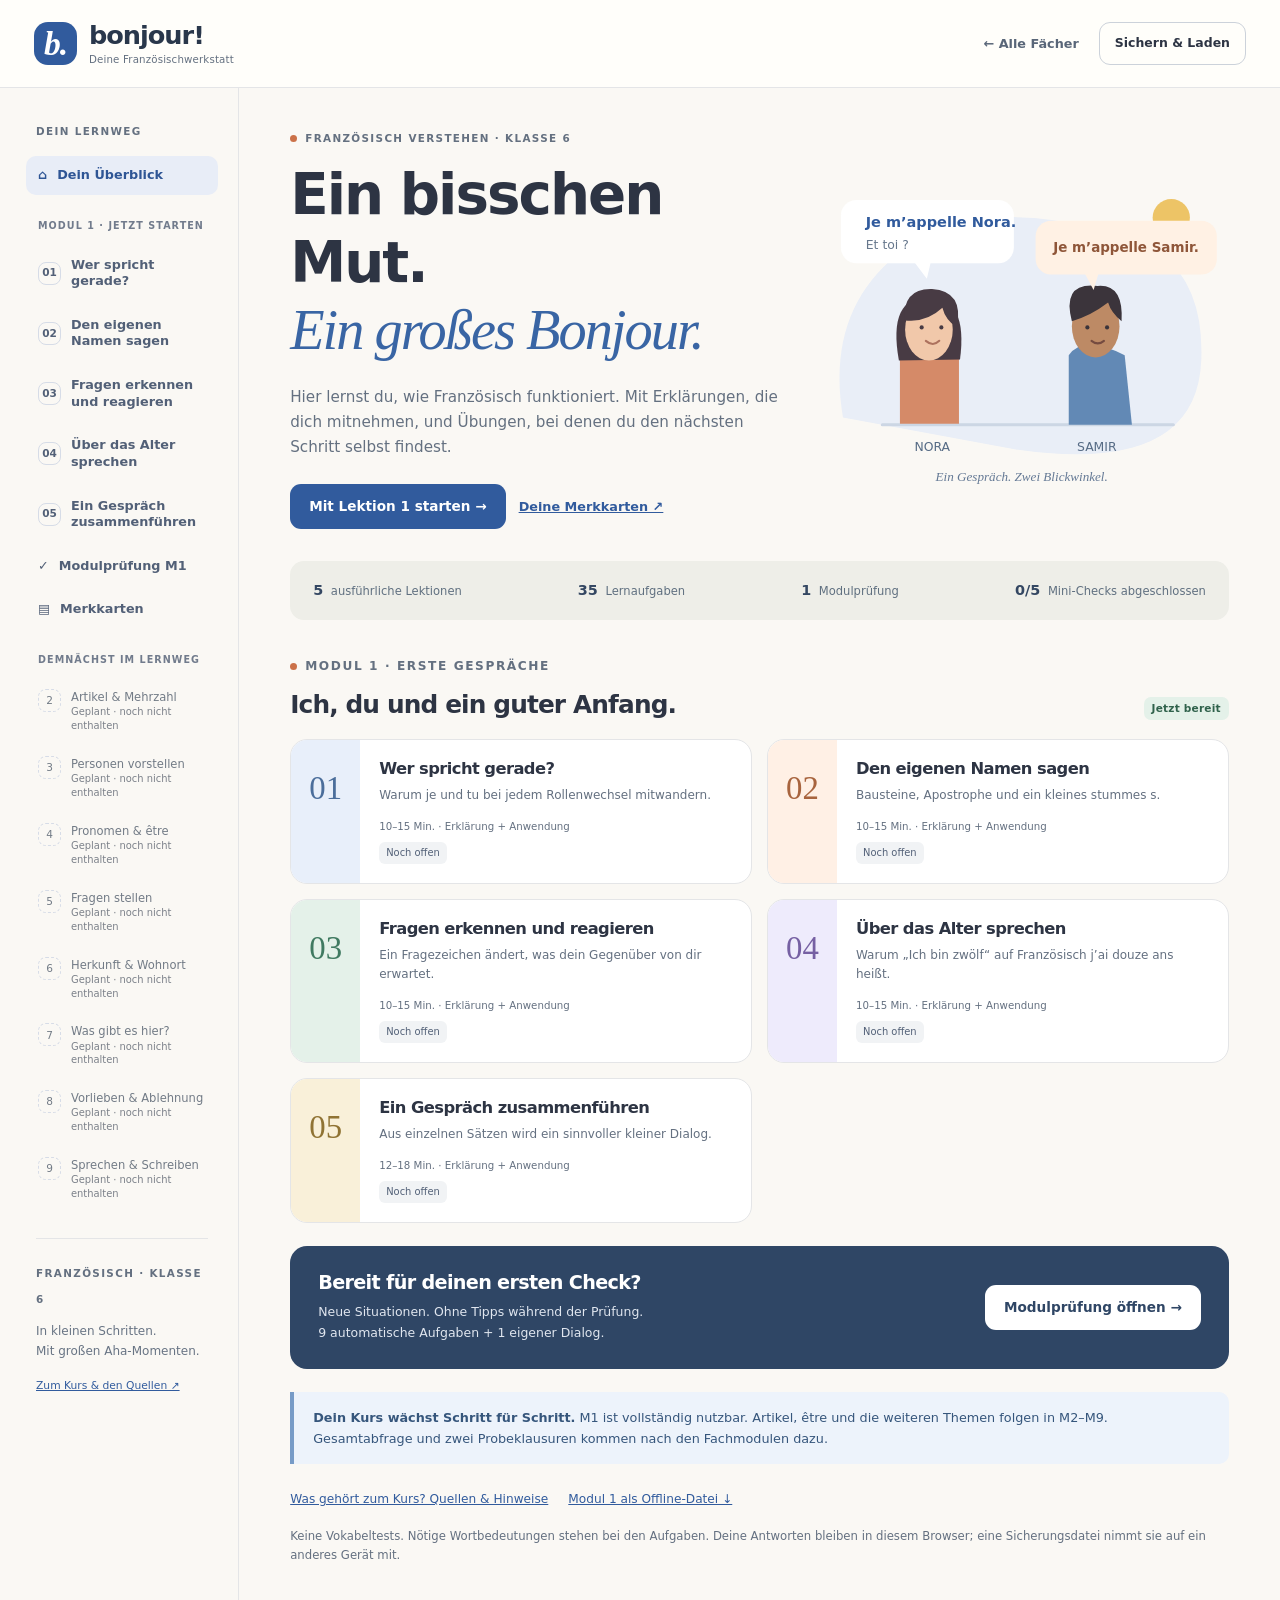
==== franzoesisch/index.html @ 9b589d0c "Add French module 1 with guided grammar lessons, practice, exam and saved progress" ====
<!doctype html>
<html lang="de"><head><meta charset="utf-8"><meta name="viewport" content="width=device-width,initial-scale=1"><meta name="theme-color" content="#faf8f4"><meta name="description" content="Französisch Klasse 6: Grammatik Schritt für Schritt verstehen. Fünf ausführliche Startlektionen mit Übungen und Modulprüfung."><title>Bonjour! · Französisch verstehen</title><link rel="icon" href="data:image/svg+xml,%3Csvg xmlns='http://www.w3.org/2000/svg' viewBox='0 0 64 64'%3E%3Ctext y='50' font-size='48'%3E✦%3C/text%3E%3C/svg%3E"><link rel="stylesheet" href="./style.css"></head>
<body><a class="skip" href="#main">Zum Inhalt</a><header class="topbar"><a class="brand" href="#home"><span class="brand-icon" aria-hidden="true">b.</span><span>bonjour!<small>Deine Französischwerkstatt</small></span></a><div class="top-actions"><a href="../index.html">← Alle Fächer</a><button id="save-open" class="quiet">Sichern & Laden</button></div></header><div id="save-message" class="storage-message" role="status"></div><div class="layout"><aside class="sidebar" aria-label="Kursnavigation"><div class="sidebar-label">DEIN LERNWEG</div><nav id="navigation"></nav><div class="sidebar-foot"><span class="tiny-label">FRANZÖSISCH · KLASSE 6</span><p>In kleinen Schritten.<br>Mit großen Aha-Momenten.</p><a href="#about">Zum Kurs & den Quellen ↗</a></div></aside><main id="main" tabindex="-1"></main></div><div id="announcer" class="sr-only" aria-live="polite"></div>
<dialog id="save-dialog" aria-labelledby="save-title"><div class="dialog-head"><h2 id="save-title">Hier kannst du weitermachen.</h2><button id="save-close" aria-label="Schließen">✕</button></div><p>Dein Lernstand bleibt in diesem Browser. Sichere eine Datei, um auf ein anderes Gerät oder von einer Offline-Datei zur Webseite zu wechseln.</p><p id="save-status"></p><button class="primary" id="export">Lernstand als Datei sichern ↓</button><label class="file-label" for="import">Gesicherten Lernstand laden</label><input type="file" id="import" accept=".json,application/json"><p class="fine">Beim Laden ersetzt die Datei deinen Französisch-Lernstand in diesem Browser. Andere Fächer bleiben unberührt.</p><div id="import-preview" hidden></div><p id="import-result" role="status"></p></dialog>
<noscript><p class="notice">Bitte JavaScript aktivieren, damit Übungen und Lernstand funktionieren.</p></noscript><script src="./modules/m1.js"></script><script src="./core.js"></script><script src="./app.js"></script></body></html>
---- franzoesisch/style.css ----
@charset "UTF-8";
:root{font-family:'Trebuchet MS',system-ui,-apple-system,'Segoe UI',sans-serif;font-size:16px;line-height:1.65;color:#2d3443;background:#faf8f4;--paper:#fff;--ink:#2d3443;--muted:#647080;--blue:#315b9d;--line:#e4e5e7;--mint:#e4f1e9;--peach:#fff0e5;--lavender:#eeebfc}*{box-sizing:border-box}body{margin:0}button,input,textarea{font:inherit;color:inherit}button,a,label,input{touch-action:manipulation}button{cursor:pointer}button:disabled{cursor:default;opacity:.5}a{color:var(--blue)}a,button,input,textarea{outline-offset:4px}a:focus-visible,button:focus-visible,input:focus-visible,textarea:focus-visible{outline:3px solid #a26416}h1,h2,h3,h4,p{margin:0}h1,h2,h3,h4{line-height:1.2;letter-spacing:-.035em}p+p{margin-top:13px}h1{font-size:clamp(2.3rem,4.4vw,4rem)}h2{font-size:1.8rem}h3{font-size:1.2rem}button{border:1px solid #ccd2da;border-radius:11px;background:white;padding:10px 15px;font-weight:700}button:hover:not(:disabled){border-color:var(--blue);background:#f3f6fc}.primary,.primary:hover:not(:disabled){background:var(--blue);border-color:var(--blue);color:white}.quiet{background:transparent}.skip{position:absolute;top:-100px;left:15px;z-index:20;background:white;padding:10px}.skip:focus{top:10px}.sr-only{position:absolute;width:1px;height:1px;padding:0;overflow:hidden;clip:rect(0,0,0,0);white-space:nowrap}.topbar{height:88px;border-bottom:1px solid var(--line);display:flex;align-items:center;justify-content:space-between;gap:20px;padding:0 34px;background:#fffefa}.brand{color:#29374b;text-decoration:none;display:flex;gap:12px;align-items:center;font-size:1.6rem;font-weight:900;letter-spacing:-.04em;line-height:1}.brand small{display:block;font-size:.64rem;font-weight:500;letter-spacing:.015em;color:var(--muted);margin-top:6px}.brand-icon{background:#315b9d;color:white;border-radius:14px;width:43px;height:43px;display:grid;place-items:center;font-family:Georgia,serif;font-style:italic;font-size:2.1rem}.top-actions{display:flex;gap:20px;align-items:center;font-size:.8rem}.top-actions a{text-decoration:none;font-weight:700;color:#596678}.top-actions button{font-size:.78rem}.layout{display:grid;grid-template-columns:239px minmax(0,1fr);max-width:1600px;margin:auto}.sidebar{padding:35px 20px 20px 26px;border-right:1px solid var(--line);min-height:calc(100vh - 88px)}.sidebar-label,.tiny-label,.eyebrow{font-size:.65rem;letter-spacing:.13em;font-weight:800;color:var(--muted)}.sidebar-label{margin:0 10px 16px}nav{display:flex;flex-direction:column;gap:5px}nav a{display:flex;align-items:center;gap:10px;padding:11px 12px;border-radius:10px;text-decoration:none;color:#526077;font-size:.8rem;line-height:1.3;font-weight:700}nav a.active{background:#e8edf7;color:#2e5595}nav a:hover{background:#f0f2f6}.nav-number{font-size:.66rem;border:1px solid #d6dce7;width:23px;height:23px;display:grid;place-items:center;border-radius:8px;flex-shrink:0}.nav-planned{display:flex;gap:10px;padding:9px 12px;color:#727b86;font-size:.72rem;line-height:1.4}.nav-planned small{display:block;font-size:.62rem;color:#7b8089}.nav-planned .nav-number{border-style:dashed}.nav-break{margin:18px 12px 7px;font-size:.6rem;color:#717b8c;letter-spacing:.11em;font-weight:800}.sidebar-foot{border-top:1px solid var(--line);margin:28px 10px 0;padding-top:20px}.sidebar-foot p{font-size:.75rem;color:#687484;margin:10px 0}.sidebar-foot a{font-size:.67rem}main{min-width:0;padding:42px clamp(22px,4vw,64px) 60px;max-width:1200px}.eyebrow{display:flex;align-items:center;gap:8px;margin-bottom:14px}.eyebrow::before{content:'';width:7px;height:7px;border-radius:50%;background:#cb7148}.hero{display:grid;grid-template-columns:1.1fr .9fr;gap:18px;align-items:center}.hero h1 em{font-family:Georgia,serif;font-weight:500;font-style:italic;color:#3965a4}.lead{font-size:1rem;color:var(--muted);margin-top:20px;max-width:560px}.hero .lead{font-size:.95rem}.hero-cta{display:flex;gap:13px;align-items:center;flex-wrap:wrap;margin-top:24px}.button-link{display:inline-block;background:var(--blue);border-radius:11px;padding:11px 19px;text-decoration:none;color:white;font-size:.85rem;font-weight:800}.text-link{font-size:.8rem;font-weight:700}.hero-art svg{width:100%;height:auto;display:block}.hero-art{position:relative}.art-label{font-family:Georgia,serif;font-style:italic;text-align:center;color:#647995;font-size:.82rem;margin-top:-10px}.stats-strip{margin:32px 0 36px;padding:18px 23px;background:#eeeee8;border-radius:14px;display:flex;gap:25px;flex-wrap:wrap;justify-content:space-between}.stats-strip span{font-size:.72rem;color:#607080}.stats-strip b{color:#344762;font-size:.9rem;margin-right:4px}.section-head{display:flex;justify-content:space-between;align-items:end;gap:18px;margin:28px 0 19px}.section-head h2{font-size:1.55rem}.section-head p{font-size:.76rem;color:var(--muted)}.pill{display:inline-block;border-radius:7px;padding:3px 8px;background:var(--mint);color:#30624c;font-size:.66rem;font-weight:800;letter-spacing:.02em}.lesson-grid{display:grid;grid-template-columns:repeat(2,minmax(0,1fr));gap:15px}.lesson-tile{border:1px solid var(--line);border-radius:17px;overflow:hidden;background:white;display:flex;text-decoration:none;color:inherit;transition:transform .15s,box-shadow .15s}.lesson-tile:hover{transform:translateY(-2px);box-shadow:0 6px 18px #2939500c}.tile-number{font-family:Georgia,serif;font-size:2.05rem;color:#4b6e9b;background:#e8effa;width:69px;flex-shrink:0;padding:21px 0;text-align:center}.lesson-tile:nth-child(2) .tile-number{background:var(--peach);color:#a8643e}.lesson-tile:nth-child(3) .tile-number{background:var(--mint);color:#407a61}.lesson-tile:nth-child(4) .tile-number{background:var(--lavender);color:#7660a3}.lesson-tile:nth-child(5) .tile-number{background:#f9f0d9;color:#907334}.tile-content{padding:19px;flex:1}.tile-content h3{font-size:1.02rem}.tile-content p{font-size:.75rem;color:var(--muted);margin-top:7px;line-height:1.6}.tile-meta{font-size:.64rem;color:#647080;margin-top:13px}.status{display:inline-block;font-size:.62rem;color:#526077;background:#f1f3f5;border-radius:6px;padding:3px 7px;margin-top:7px}.status.secure{background:#def1e7;color:#276043}.status.assisted,.status.review{background:#fff0d9;color:#805b26}.exam-banner{display:flex;align-items:center;justify-content:space-between;gap:22px;background:#2f4665;color:white;padding:25px 28px;border-radius:17px;margin-top:23px}.exam-banner p{color:#e0e6ef;font-size:.78rem;margin-top:8px}.exam-banner .button-link{background:white;color:#2f4665;flex-shrink:0}.notice{border-left:4px solid #b48342;padding:15px 19px;background:#fff3df;border-radius:0 10px 10px 0;color:#685538;font-size:.8rem;margin-top:23px}.notice.blue{background:#edf3fb;color:#36567c;border-color:#779bc7}.fine{font-size:.73rem;color:var(--muted)}.home-foot{margin-top:25px;display:flex;gap:20px;flex-wrap:wrap}.home-foot a{font-size:.76rem}.back{font-size:.77rem;text-decoration:none;font-weight:700;display:inline-block;margin-bottom:18px}.lesson-top{display:flex;align-items:start;justify-content:space-between;gap:20px}.lesson-top h1{font-size:2.3rem;max-width:620px}.lesson-top .lead{font-size:.9rem;margin-top:12px}.lesson-counter{background:var(--lavender);color:#71609f;padding:10px 13px;border-radius:12px;white-space:nowrap;font-size:.7rem;font-weight:800}.steps{display:flex;flex-direction:row;gap:7px;overflow-x:auto;margin:25px 0 24px;padding:4px 3px 12px;scrollbar-width:thin}.steps a{display:flex;gap:7px;align-items:center;white-space:nowrap;padding:8px 11px;border:1px solid var(--line);border-radius:9px;background:white;color:#667080;text-decoration:none;font-size:.69rem;font-weight:700}.steps a[aria-current=step]{background:#315b9d;color:white;border-color:#315b9d}.steps a span{font-size:.6rem;opacity:.8}.stage{background:white;border:1px solid var(--line);border-radius:19px;padding:clamp(20px,3vw,35px);min-height:300px}.stage>h2{font-size:1.6rem;margin-bottom:16px}.stage-intro{color:var(--muted);font-size:.91rem;max-width:740px;margin-bottom:22px}.dialogue{display:flex;flex-direction:column;gap:12px;margin:22px 0}.speech{max-width:88%;padding:16px 20px;border-radius:16px 16px 16px 3px;background:#ebf1fb;align-self:start}.speech:nth-child(even){align-self:end;background:#fff0e6;border-radius:16px 16px 3px 16px}.speaker{font-size:.66rem;font-weight:800;letter-spacing:.07em;color:#506985;margin-bottom:4px}.speech p[lang=fr]{font-size:1.1rem;font-weight:750;color:#2d496f}.translation{font-size:.76rem;color:#647080;margin-top:4px!important}.caption{font-size:.76rem;color:var(--muted)}.goal-list{padding-left:20px;font-size:.85rem;margin:20px 0}.rule-block{margin-bottom:28px;max-width:760px}.rule-block h3{font-size:1.15rem;margin-bottom:12px}.rule-block p{font-size:.92rem;line-height:1.9}.rule-block [lang=fr],.merkkarte [lang=fr]{color:#315b9d;font-weight:650}.takeaway{background:var(--mint);padding:18px 22px;border-radius:12px;font-size:.88rem;margin-top:20px}.sound-box{background:#f3f0fb;padding:19px 21px;border-radius:13px;margin-top:25px}.sound-box h3{font-size:1rem}.sound-box p{font-size:.82rem;margin:9px 0 13px}.sound-box .voice-result{font-size:.74rem;color:#684d26;margin-top:10px}.sound-box button{font-size:.76rem}.worked-task{padding:18px 20px;border-radius:12px;background:#edf2fb;font-size:.92rem;margin-bottom:20px}.worked-list{list-style:none;margin:0;padding:0;display:grid;gap:12px}.worked-list li{padding:17px 19px;background:#f8f8f5;border-radius:12px}.worked-list h3{font-size:.87rem;color:#506b92;margin-bottom:7px}.worked-list p{font-size:.88rem}.question{margin:22px 0 30px;border-top:1px solid var(--line);padding-top:22px}.question:first-of-type{border-top:0;padding-top:0}.question-title{font-size:.7rem;color:#6d7b8c;margin-bottom:9px;letter-spacing:.06em;font-weight:800}.question h3{font-size:1rem;letter-spacing:-.015em;line-height:1.6;margin-bottom:13px}.support{background:#f4f4f0;color:#596777;padding:11px 14px;border-radius:9px;font-size:.78rem;margin:12px 0}.choices{display:flex;flex-direction:column;gap:8px}.choice{display:flex;align-items:start;gap:11px;padding:12px 15px;border:1px solid #dbe0e6;border-radius:10px;cursor:pointer;font-size:.88rem}.choice:has(input:checked){border-color:#577eb8;background:#edf3fc}.choice input{accent-color:var(--blue);margin-top:6px;flex-shrink:0}.answer-label{display:block;font-size:.78rem;font-weight:700;margin-bottom:6px}.short-input,textarea{width:100%;padding:12px 14px;border:1px solid #bfc8d6;border-radius:10px;background:#fefefe}textarea{min-height:180px;resize:vertical;font-size:.9rem;line-height:1.7}.accentbar{display:flex;gap:6px;flex-wrap:wrap;margin:9px 0 10px}.accentbar button{font-size:.83rem;min-width:35px;padding:5px 9px;font-weight:600}.build-target{display:flex;gap:7px;flex-wrap:wrap;align-items:center;min-height:67px;border:2px dashed #b8c8de;border-radius:11px;padding:13px;margin-bottom:12px;background:#f8faff}.build-target .placeholder{font-size:.79rem;color:#6a7890}.token-bank{display:flex;gap:8px;flex-wrap:wrap}.token-bank button,.build-target button{font-size:.87rem;font-weight:650}.token-bank button{background:#f4f0fb}.build-target button{background:white;border-color:#a8bddb}.build-clear{font-size:.72rem;padding:5px 9px;margin-top:9px}.question-actions{display:flex;flex-wrap:wrap;gap:8px;margin-top:15px}.question-actions button{font-size:.78rem;padding:9px 13px}.feedback{font-size:.85rem;border-radius:10px;padding:13px 16px;margin-top:14px;border-left:4px solid #c08b45;background:#fff4e4;color:#715023}.feedback.correct{background:#e6f4ec;border-color:#509470;color:#2e6248}.feedback.info{background:#edf2fb;border-color:#789bcc;color:#365b88}.hint{background:#fff8de;color:#75602d;border-radius:9px;padding:11px 15px;margin-top:10px;font-size:.8rem}.solution{background:#f1eef9;padding:13px 17px;border-radius:9px;margin-top:12px;font-size:.85rem}.solution pre{white-space:pre-wrap;font:inherit;line-height:1.9;margin:8px 0}.criteria{display:grid;gap:9px;margin-top:15px}.criteria label{display:flex;gap:10px;align-items:start;font-size:.83rem}.criteria input{margin-top:6px;accent-color:var(--blue)}.self-label{font-size:.74rem;font-weight:800;color:#735e8b;margin-bottom:8px}.merkkarte{background:#fff6d9;border:1px solid #edda9c;padding:25px;border-radius:14px;max-width:750px}.merkkarte h3{font-size:1rem;color:#7a6531;margin-bottom:15px}.merkkarte p{font-size:.93rem}.merkkarte .example{font-size:1.1rem;color:#35577f;border-top:1px solid #e8d6a3;border-bottom:1px solid #e8d6a3;padding:16px 0;margin:18px 0}.stage-footer{display:flex;justify-content:space-between;gap:15px;align-items:center;margin-top:24px;flex-wrap:wrap}.stage-footer a{font-size:.83rem}.stage-footer .next{background:var(--blue);color:white;padding:10px 17px;border-radius:10px;text-decoration:none;font-weight:800}.print-button{font-size:.76rem;margin-top:18px}.all-cards{display:grid;gap:20px}.exam-head{background:#edf2fb;padding:23px;border-radius:14px;margin:22px 0}.exam-head p{font-size:.85rem;margin-top:12px}.exam-head .pill{background:white;color:#315b9d}.result-grid{display:grid;grid-template-columns:1fr 1fr;gap:15px;margin:20px 0}.score-card{background:var(--mint);padding:22px;border-radius:13px}.score-card.self{background:var(--lavender)}.score-card b{display:block;font-size:2rem}.score-card p{font-size:.8rem}.review-links{display:flex;flex-wrap:wrap;gap:8px;margin-top:14px}.review-links a{font-size:.8rem;background:white;border-radius:8px;padding:7px 10px}.exam-result-question{border-top:1px solid var(--line);padding:22px 0}.exam-result-question h3{font-size:1rem;line-height:1.6}.exam-result-question .given{font-size:.85rem;background:#f4f5f7;border-radius:9px;padding:12px;margin-top:12px;white-space:pre-wrap}.restart-box{margin-top:24px;padding:20px;border:1px solid #ddd1b8;border-radius:12px;background:#fff8e9}.restart-box p{font-size:.82rem;margin-bottom:10px}.about{max-width:790px}.about h2{font-size:1.3rem;margin:28px 0 14px}.about p,.about li{font-size:.9rem}.about li+li{margin-top:10px}.storage-message:empty{display:none}.storage-message{font-size:.8rem;background:#fff1d4;color:#754e18;padding:12px 25px}.storage-message button{font-size:.75rem;padding:5px 9px;margin-left:10px}dialog{border:1px solid #d6dbe5;border-radius:20px;max-width:540px;width:calc(100% - 32px);padding:27px;max-height:90vh;overflow:auto;box-shadow:0 18px 80px #17263e3b}dialog::backdrop{background:#23354f7a}.dialog-head{display:flex;gap:15px;align-items:start;justify-content:space-between;margin-bottom:18px}.dialog-head h2{font-size:1.6rem}.dialog-head button{padding:5px 10px}dialog p{font-size:.85rem;margin-bottom:17px}dialog .primary{display:block;margin-bottom:22px}.file-label{display:block;font-size:.8rem;font-weight:800;margin-bottom:8px}input[type=file]{max-width:100%;font-size:.78rem}dialog .fine{font-size:.75rem;margin-top:15px}#import-preview{background:#edf3fb;padding:15px;border-radius:10px;margin:15px 0;font-size:.8rem}#import-preview button{font-size:.75rem;margin:10px 7px 0 0}.noscript{padding:25px}
@media(min-width:1450px){.layout{grid-template-columns:260px 1fr}main{padding-top:55px}}@media(max-width:1100px){.layout{grid-template-columns:205px 1fr}.sidebar{padding-left:15px;padding-right:12px}main{padding:30px 26px}.hero{grid-template-columns:1.2fr .8fr}.hero h1{font-size:2.8rem}.tile-number{width:53px;font-size:1.7rem}.tile-content{padding:16px}.stats-strip{gap:13px;padding:16px}.exam-banner{padding:22px;flex-wrap:wrap}}@media(max-width:850px){.layout{display:block}.sidebar{min-height:0;border:0;border-bottom:1px solid var(--line);padding:14px 24px}.sidebar-label,.sidebar-foot,.nav-break,.nav-planned{display:none}nav{flex-direction:row;overflow-x:auto;padding:3px 1px 7px;gap:4px}nav a{flex-shrink:0;padding:8px 10px;font-size:.75rem}nav a.lesson-nav{display:none}.hero{grid-template-columns:1fr .8fr}.topbar{padding:0 25px;height:78px}main{max-width:960px;margin:auto;padding:30px 25px 50px}.hero h1{font-size:3rem}.lesson-top h1{font-size:2rem}.steps{margin-top:22px}.lesson-tile:nth-child(5){grid-column:1/-1}.stats-strip{margin:28px 0}}@media(max-width:560px){.topbar{height:auto;min-height:78px;padding:14px 17px;gap:12px;align-items:center}.brand{font-size:1.35rem;gap:8px}.brand-icon{width:35px;height:35px;font-size:1.8rem;border-radius:10px}.brand small{font-size:.53rem;max-width:145px;line-height:1.4}.top-actions{gap:6px;align-items:end;flex-direction:column;font-size:.67rem}.top-actions button{font-size:.64rem;padding:6px 8px;border-radius:7px}.sidebar{padding:10px 15px}.nav-number{width:20px;height:20px}.sidebar nav{gap:2px}.sidebar nav a{font-size:.71rem;padding:8px}.sidebar nav a span.nav-long{display:none}main{padding:25px 18px 45px}.hero{grid-template-columns:1fr;gap:0}.hero h1{font-size:3rem}.eyebrow{font-size:.58rem}.hero .lead{font-size:.89rem}.hero-art{max-width:310px;justify-self:center;margin-top:6px}.hero-art svg{max-height:225px}.art-label{font-size:.75rem}.hero-cta{margin-top:20px}.stats-strip{gap:10px 15px;justify-content:start;margin:22px 0 28px}.stats-strip span{font-size:.69rem}.stats-strip b{font-size:.78rem}.section-head{align-items:start;flex-wrap:wrap;gap:9px}.section-head h2{font-size:1.4rem}.lesson-grid{grid-template-columns:1fr;gap:12px}.lesson-tile:nth-child(5){grid-column:auto}.tile-number{width:56px;padding-top:20px}.tile-content{padding:19px 17px}.tile-content h3{font-size:1.05rem}.tile-content p{font-size:.78rem}.tile-meta{font-size:.66rem}.status{font-size:.65rem}.exam-banner{padding:23px}.exam-banner h3{font-size:1.2rem}.exam-banner p{font-size:.8rem}.exam-banner .button-link{font-size:.8rem}.notice{font-size:.78rem;padding:13px 15px}.lesson-top{display:block}.lesson-counter{display:inline-block;margin-top:13px;padding:5px 10px}.lesson-top h1{font-size:2rem}.lesson-top .lead{font-size:.86rem}.stage{padding:22px 18px;border-radius:14px}.stage>h2{font-size:1.35rem}.stage-intro{font-size:.86rem}.rule-block p{font-size:.88rem;line-height:1.85}.rule-block h3{font-size:1.08rem}.speech{max-width:96%;padding:13px 15px}.speech p[lang=fr]{font-size:1rem}.translation{font-size:.73rem}.steps{margin:18px 0;padding-bottom:10px}.steps a{font-size:.66rem;padding:8px 10px}.question h3{font-size:.93rem}.choice{font-size:.83rem;padding:12px}.question-actions button{font-size:.73rem}.support,.caption{font-size:.75rem}.feedback{font-size:.82rem}.merkkarte{padding:21px}.merkkarte p{font-size:.87rem}.merkkarte .example{font-size:.98rem}.result-grid{grid-template-columns:1fr}.stage-footer{align-items:stretch}.stage-footer a{font-size:.76rem}.stage-footer .next{margin-left:auto}.about h1{font-size:2.2rem}.about p,.about li{font-size:.86rem}.storage-message{padding:12px 18px}}
@media(prefers-reduced-motion:reduce){*{scroll-behavior:auto!important;transition:none!important}}
@media print{.topbar,.sidebar,.steps,.stage-footer,.back,.sound-box button,.print-button,.question-actions,.home-foot,dialog,.storage-message{display:none!important}.layout{display:block}main{padding:0;max-width:none}body{background:white}.stage{border:0;padding:0}.merkkarte,.rule-block,.question,.speech{break-inside:avoid}.all-cards .merkkarte{max-width:none}.lesson-counter{display:none}a{color:inherit;text-decoration:none}.hero{display:block}.hero-art{display:none}.lesson-grid{grid-template-columns:1fr 1fr}h1{font-size:28pt}.question input,.accentbar{display:none}.question textarea{min-height:100px}}
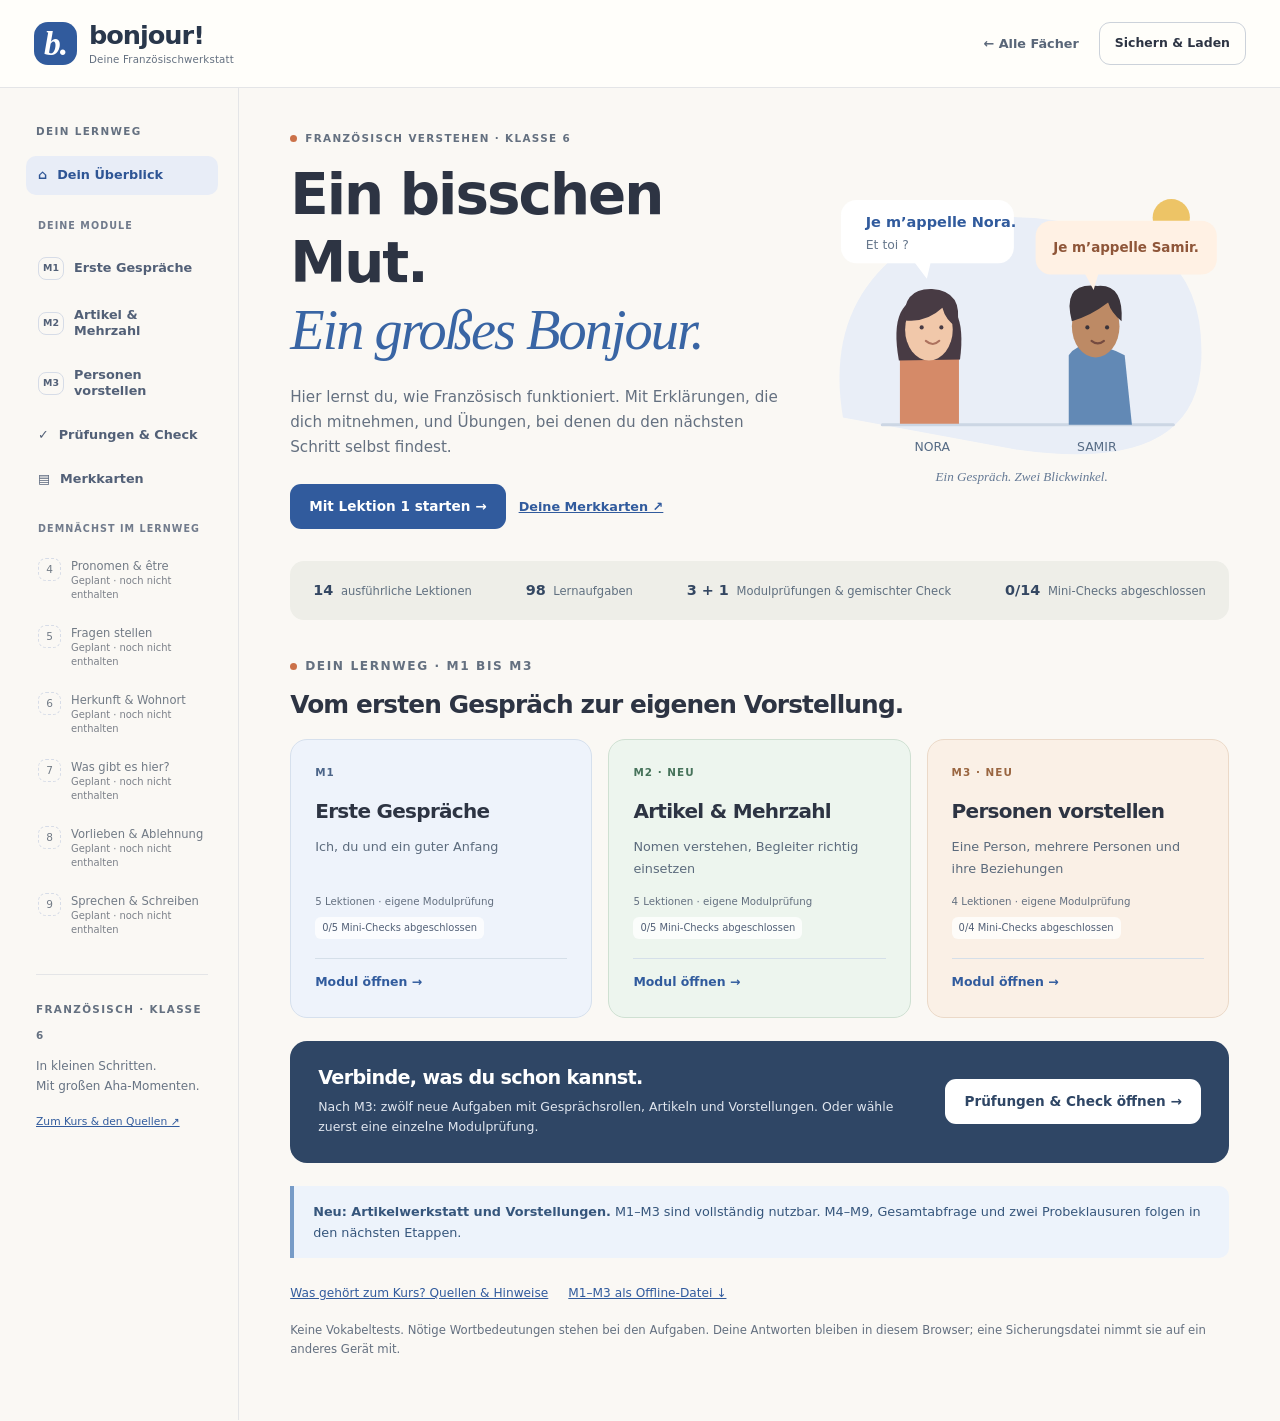
==== commit 8ca63b1d: "Add French modules 2 and 3, article workshop and mixed assessment with compatible progress migration" ====
--- a/franzoesisch/index.html
+++ b/franzoesisch/index.html
@@ -1,5 +1,5 @@
 <!doctype html>
-<html lang="de"><head><meta charset="utf-8"><meta name="viewport" content="width=device-width,initial-scale=1"><meta name="theme-color" content="#faf8f4"><meta name="description" content="Französisch Klasse 6: Grammatik Schritt für Schritt verstehen. Fünf ausführliche Startlektionen mit Übungen und Modulprüfung."><title>Bonjour! · Französisch verstehen</title><link rel="icon" href="data:image/svg+xml,%3Csvg xmlns='http://www.w3.org/2000/svg' viewBox='0 0 64 64'%3E%3Ctext y='50' font-size='48'%3E✦%3C/text%3E%3C/svg%3E"><link rel="stylesheet" href="./style.css"></head>
+<html lang="de"><head><meta charset="utf-8"><meta name="viewport" content="width=device-width,initial-scale=1"><meta name="theme-color" content="#faf8f4"><meta name="description" content="Französisch Klasse 6: Grammatik Schritt für Schritt verstehen. 14 ausführliche Lektionen mit Übungen, drei Modulprüfungen und gemischtem Check."><title>Bonjour! · Französisch verstehen</title><link rel="icon" href="data:image/svg+xml,%3Csvg xmlns='http://www.w3.org/2000/svg' viewBox='0 0 64 64'%3E%3Ctext y='50' font-size='48'%3E✦%3C/text%3E%3C/svg%3E"><link rel="stylesheet" href="./style.css"></head>
 <body><a class="skip" href="#main">Zum Inhalt</a><header class="topbar"><a class="brand" href="#home"><span class="brand-icon" aria-hidden="true">b.</span><span>bonjour!<small>Deine Französischwerkstatt</small></span></a><div class="top-actions"><a href="../index.html">← Alle Fächer</a><button id="save-open" class="quiet">Sichern & Laden</button></div></header><div id="save-message" class="storage-message" role="status"></div><div class="layout"><aside class="sidebar" aria-label="Kursnavigation"><div class="sidebar-label">DEIN LERNWEG</div><nav id="navigation"></nav><div class="sidebar-foot"><span class="tiny-label">FRANZÖSISCH · KLASSE 6</span><p>In kleinen Schritten.<br>Mit großen Aha-Momenten.</p><a href="#about">Zum Kurs & den Quellen ↗</a></div></aside><main id="main" tabindex="-1"></main></div><div id="announcer" class="sr-only" aria-live="polite"></div>
 <dialog id="save-dialog" aria-labelledby="save-title"><div class="dialog-head"><h2 id="save-title">Hier kannst du weitermachen.</h2><button id="save-close" aria-label="Schließen">✕</button></div><p>Dein Lernstand bleibt in diesem Browser. Sichere eine Datei, um auf ein anderes Gerät oder von einer Offline-Datei zur Webseite zu wechseln.</p><p id="save-status"></p><button class="primary" id="export">Lernstand als Datei sichern ↓</button><label class="file-label" for="import">Gesicherten Lernstand laden</label><input type="file" id="import" accept=".json,application/json"><p class="fine">Beim Laden ersetzt die Datei deinen Französisch-Lernstand in diesem Browser. Andere Fächer bleiben unberührt.</p><div id="import-preview" hidden></div><p id="import-result" role="status"></p></dialog>
-<noscript><p class="notice">Bitte JavaScript aktivieren, damit Übungen und Lernstand funktionieren.</p></noscript><script src="./modules/m1.js"></script><script src="./core.js"></script><script src="./app.js"></script></body></html>
+<noscript><p class="notice">Bitte JavaScript aktivieren, damit Übungen und Lernstand funktionieren.</p></noscript><script src="./modules/m1.js"></script><script src="./modules/m2.js"></script><script src="./modules/m3.js"></script><script src="./modules/mix1.js"></script><script src="./core.js"></script><script src="./app.js"></script></body></html>
--- a/franzoesisch/style.css
+++ b/franzoesisch/style.css
@@ -3,3 +3,9 @@
 @media(min-width:1450px){.layout{grid-template-columns:260px 1fr}main{padding-top:55px}}@media(max-width:1100px){.layout{grid-template-columns:205px 1fr}.sidebar{padding-left:15px;padding-right:12px}main{padding:30px 26px}.hero{grid-template-columns:1.2fr .8fr}.hero h1{font-size:2.8rem}.tile-number{width:53px;font-size:1.7rem}.tile-content{padding:16px}.stats-strip{gap:13px;padding:16px}.exam-banner{padding:22px;flex-wrap:wrap}}@media(max-width:850px){.layout{display:block}.sidebar{min-height:0;border:0;border-bottom:1px solid var(--line);padding:14px 24px}.sidebar-label,.sidebar-foot,.nav-break,.nav-planned{display:none}nav{flex-direction:row;overflow-x:auto;padding:3px 1px 7px;gap:4px}nav a{flex-shrink:0;padding:8px 10px;font-size:.75rem}nav a.lesson-nav{display:none}.hero{grid-template-columns:1fr .8fr}.topbar{padding:0 25px;height:78px}main{max-width:960px;margin:auto;padding:30px 25px 50px}.hero h1{font-size:3rem}.lesson-top h1{font-size:2rem}.steps{margin-top:22px}.lesson-tile:nth-child(5){grid-column:1/-1}.stats-strip{margin:28px 0}}@media(max-width:560px){.topbar{height:auto;min-height:78px;padding:14px 17px;gap:12px;align-items:center}.brand{font-size:1.35rem;gap:8px}.brand-icon{width:35px;height:35px;font-size:1.8rem;border-radius:10px}.brand small{font-size:.53rem;max-width:145px;line-height:1.4}.top-actions{gap:6px;align-items:end;flex-direction:column;font-size:.67rem}.top-actions button{font-size:.64rem;padding:6px 8px;border-radius:7px}.sidebar{padding:10px 15px}.nav-number{width:20px;height:20px}.sidebar nav{gap:2px}.sidebar nav a{font-size:.71rem;padding:8px}.sidebar nav a span.nav-long{display:none}main{padding:25px 18px 45px}.hero{grid-template-columns:1fr;gap:0}.hero h1{font-size:3rem}.eyebrow{font-size:.58rem}.hero .lead{font-size:.89rem}.hero-art{max-width:310px;justify-self:center;margin-top:6px}.hero-art svg{max-height:225px}.art-label{font-size:.75rem}.hero-cta{margin-top:20px}.stats-strip{gap:10px 15px;justify-content:start;margin:22px 0 28px}.stats-strip span{font-size:.69rem}.stats-strip b{font-size:.78rem}.section-head{align-items:start;flex-wrap:wrap;gap:9px}.section-head h2{font-size:1.4rem}.lesson-grid{grid-template-columns:1fr;gap:12px}.lesson-tile:nth-child(5){grid-column:auto}.tile-number{width:56px;padding-top:20px}.tile-content{padding:19px 17px}.tile-content h3{font-size:1.05rem}.tile-content p{font-size:.78rem}.tile-meta{font-size:.66rem}.status{font-size:.65rem}.exam-banner{padding:23px}.exam-banner h3{font-size:1.2rem}.exam-banner p{font-size:.8rem}.exam-banner .button-link{font-size:.8rem}.notice{font-size:.78rem;padding:13px 15px}.lesson-top{display:block}.lesson-counter{display:inline-block;margin-top:13px;padding:5px 10px}.lesson-top h1{font-size:2rem}.lesson-top .lead{font-size:.86rem}.stage{padding:22px 18px;border-radius:14px}.stage>h2{font-size:1.35rem}.stage-intro{font-size:.86rem}.rule-block p{font-size:.88rem;line-height:1.85}.rule-block h3{font-size:1.08rem}.speech{max-width:96%;padding:13px 15px}.speech p[lang=fr]{font-size:1rem}.translation{font-size:.73rem}.steps{margin:18px 0;padding-bottom:10px}.steps a{font-size:.66rem;padding:8px 10px}.question h3{font-size:.93rem}.choice{font-size:.83rem;padding:12px}.question-actions button{font-size:.73rem}.support,.caption{font-size:.75rem}.feedback{font-size:.82rem}.merkkarte{padding:21px}.merkkarte p{font-size:.87rem}.merkkarte .example{font-size:.98rem}.result-grid{grid-template-columns:1fr}.stage-footer{align-items:stretch}.stage-footer a{font-size:.76rem}.stage-footer .next{margin-left:auto}.about h1{font-size:2.2rem}.about p,.about li{font-size:.86rem}.storage-message{padding:12px 18px}}
 @media(prefers-reduced-motion:reduce){*{scroll-behavior:auto!important;transition:none!important}}
 @media print{.topbar,.sidebar,.steps,.stage-footer,.back,.sound-box button,.print-button,.question-actions,.home-foot,dialog,.storage-message{display:none!important}.layout{display:block}main{padding:0;max-width:none}body{background:white}.stage{border:0;padding:0}.merkkarte,.rule-block,.question,.speech{break-inside:avoid}.all-cards .merkkarte{max-width:none}.lesson-counter{display:none}a{color:inherit;text-decoration:none}.hero{display:block}.hero-art{display:none}.lesson-grid{grid-template-columns:1fr 1fr}h1{font-size:28pt}.question input,.accentbar{display:none}.question textarea{min-height:100px}}
+
+/* Module und Werkstätten, Ausbaustufe 2. */
+select{font:inherit;color:inherit;border:1px solid #bfc8d6;border-radius:9px;background:white;padding:11px 13px;max-width:100%;min-width:0}select:focus-visible{outline:3px solid #a26416;outline-offset:3px}.module-grid{display:grid;grid-template-columns:repeat(3,minmax(0,1fr));gap:16px}.module-card{display:flex;flex-direction:column;border:1px solid #d6e0ed;border-radius:17px;padding:24px;background:#eef3fb;color:inherit;text-decoration:none}.module-card.m2{background:#edf5ee;border-color:#cfe0d2}.module-card.m3{background:#faf0e6;border-color:#ebd9c8}.module-badge{font-size:.65rem;font-weight:800;letter-spacing:.1em;color:#4c6589;margin-bottom:17px}.m2 .module-badge{color:#47735b}.m3 .module-badge{color:#9a6641}.module-card h3{font-size:1.25rem;line-height:1.3}.module-card p{font-size:.8rem;color:#5c6b7d;line-height:1.7;margin-top:12px;flex:1}.module-open{display:block;font-weight:800;font-size:.78rem;color:#315b9d;border-top:1px solid #d5dfe9;padding-top:13px;margin-top:19px}.module-card .status{align-self:start;background:#ffffffc7}.sub-nav{margin-left:9px;font-size:.73rem!important}.module-nav .nav-number{font-size:.59rem;width:26px}.exam-grid{display:grid;grid-template-columns:1fr 1fr;gap:17px;margin-top:28px}.exam-choice{padding:25px;border-radius:16px;background:white;border:1px solid #d9e1ec;text-decoration:none;color:inherit}.exam-choice h2{font-size:1.3rem;margin-top:17px}.exam-choice p{font-size:.8rem;margin-top:12px;color:#667385}.exam-choice.mixed{background:#eeeaf8;border-color:#d5cce9}.workshop{margin-top:28px;border:1px solid #cbdcda;background:#f0f7f4;border-radius:15px;padding:24px}.workshop>h2{font-size:1.4rem}.workshop>p{font-size:.83rem;color:#536b65;margin-top:12px}.workshop .eyebrow{font-size:.58rem;margin-top:0}.lab-controls{display:flex;gap:20px;align-items:start;flex-wrap:wrap;margin:20px 0}.lab-controls>label{font-size:.76rem;font-weight:800;flex:1;min-width:180px}.lab-controls select{display:block;width:100%;margin-top:7px;font-size:.83rem}.lab-controls fieldset{margin:0;padding:6px 12px 12px;border:1px solid #bdcec7;border-radius:10px;display:flex;gap:15px}.lab-controls legend{font-size:.72rem;font-weight:800;padding:0 5px}.lab-controls fieldset label{display:flex;gap:7px;align-items:center;font-size:.78rem}.lab-controls input{accent-color:#315b9d}.lab-help{background:white;border-radius:9px;padding:11px 14px}.lab-diagram{display:flex;gap:24px;align-items:center;background:white;border-radius:12px;margin-top:18px;padding:20px}.lab-figures{display:flex;gap:3px;flex-shrink:0;max-width:150px}.lab-figures svg{width:36px;height:51px;fill:#6e9d88}.lab-result{font-size:1.5rem;color:#315b9d;line-height:1.6;overflow-wrap:anywhere}.lab-result b{background:#e4efff;border-radius:5px;padding:1px 3px}.lab-result mark{background:#fff0d2;color:#815e28;border-radius:6px;padding:1px 6px}.lab-reason{font-size:.83rem;color:#3d5c51;line-height:1.9;padding-left:22px;margin-bottom:0}.slot-row{display:flex;gap:13px;flex-wrap:wrap;background:#eff3fa;border-radius:12px;padding:17px}.slot-row label{font-size:.75rem;font-weight:800;min-width:135px;flex:1}.slot-row select{display:block;width:100%;margin-top:7px;font-size:.9rem;font-weight:500}.module-card:hover,.exam-choice:hover{border-color:#6c8db9;box-shadow:0 5px 15px #2939500d}
+@media(max-width:1100px) and (min-width:851px){.module-grid{grid-template-columns:1fr}.module-card{padding:22px}.module-card p{margin-top:7px}.module-card .tile-meta{margin-top:10px}.module-open{margin-top:12px}}
+@media(max-width:650px){.module-grid,.exam-grid{grid-template-columns:1fr}.module-card{padding:24px}.module-card h3{font-size:1.4rem}.workshop{padding:20px 17px}.workshop>h2{font-size:1.25rem}.lab-controls{gap:13px}.lab-controls>label{min-width:100%;width:100%}.lab-diagram{display:block;padding:17px}.lab-figures{margin-bottom:15px}.lab-result{font-size:1.3rem}.lab-reason{font-size:.78rem}.slot-row{padding:13px;gap:12px}.slot-row label{min-width:100%}.slot-row select{padding:12px;font-size:.88rem}.exam-choice{padding:23px}}
+@media print{.lab-controls,.sidebar{display:none}.workshop{break-inside:avoid}.module-grid,.exam-grid{grid-template-columns:1fr 1fr}.lab-diagram{display:flex}.slot-row select{display:none}}
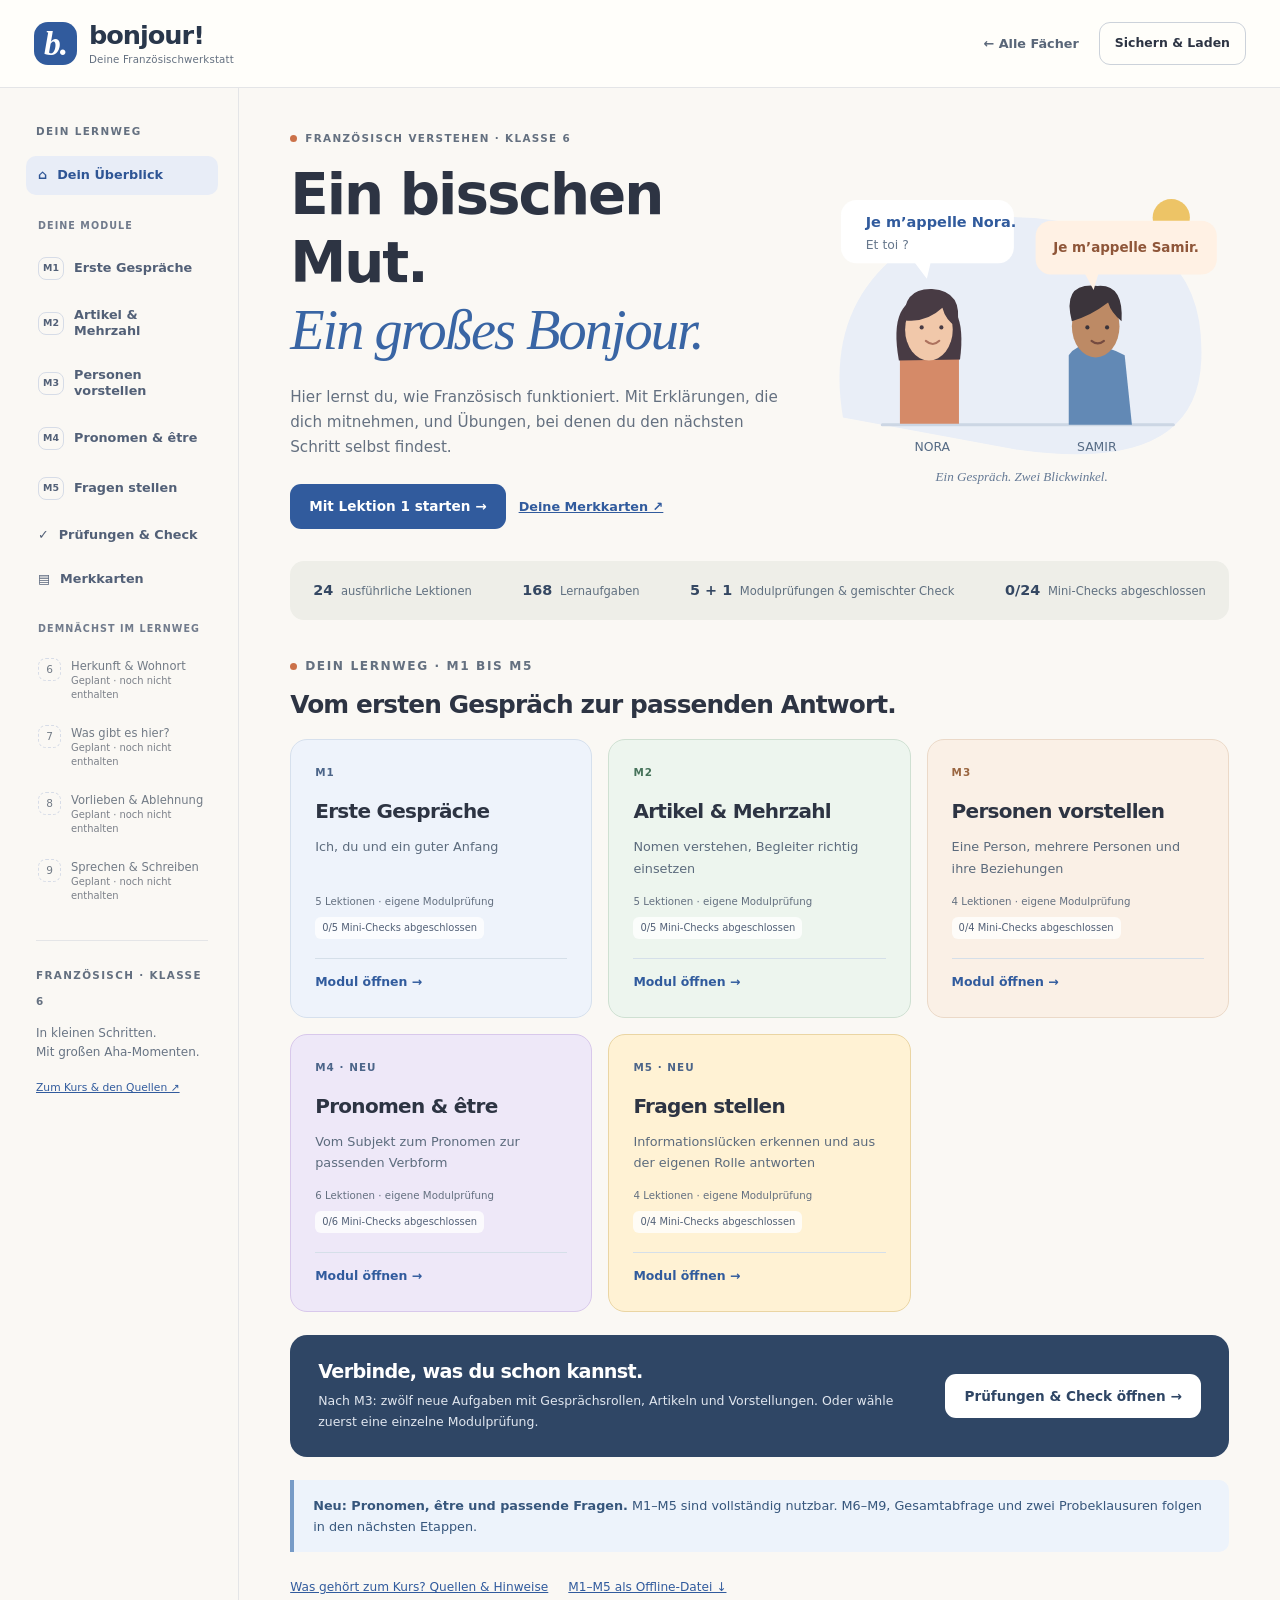
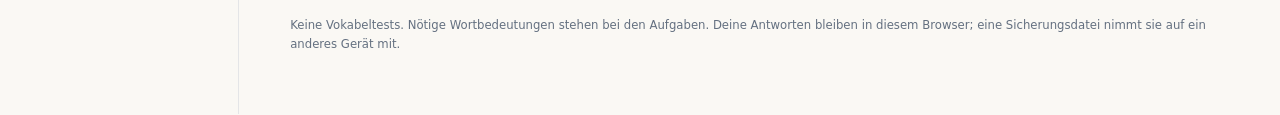
==== commit c8770e0f: "Französisch Schritt 3: Pronomen, être, Fragen und Antwortperspektive" ====
--- a/franzoesisch/index.html
+++ b/franzoesisch/index.html
@@ -1,5 +1,5 @@
 <!doctype html>
-<html lang="de"><head><meta charset="utf-8"><meta name="viewport" content="width=device-width,initial-scale=1"><meta name="theme-color" content="#faf8f4"><meta name="description" content="Französisch Klasse 6: Grammatik Schritt für Schritt verstehen. 14 ausführliche Lektionen mit Übungen, drei Modulprüfungen und gemischtem Check."><title>Bonjour! · Französisch verstehen</title><link rel="icon" href="data:image/svg+xml,%3Csvg xmlns='http://www.w3.org/2000/svg' viewBox='0 0 64 64'%3E%3Ctext y='50' font-size='48'%3E✦%3C/text%3E%3C/svg%3E"><link rel="stylesheet" href="./style.css"></head>
+<html lang="de"><head><meta charset="utf-8"><meta name="viewport" content="width=device-width,initial-scale=1"><meta name="theme-color" content="#faf8f4"><meta name="description" content="Französisch Klasse 6: Grammatik Schritt für Schritt verstehen. 24 ausführliche Lektionen mit Übungen, fünf Modulprüfungen und gemischtem Check."><title>Bonjour! · Französisch verstehen</title><link rel="icon" href="data:image/svg+xml,%3Csvg xmlns='http://www.w3.org/2000/svg' viewBox='0 0 64 64'%3E%3Ctext y='50' font-size='48'%3E✦%3C/text%3E%3C/svg%3E"><link rel="stylesheet" href="./style.css?v=25357a36311c"></head>
 <body><a class="skip" href="#main">Zum Inhalt</a><header class="topbar"><a class="brand" href="#home"><span class="brand-icon" aria-hidden="true">b.</span><span>bonjour!<small>Deine Französischwerkstatt</small></span></a><div class="top-actions"><a href="../index.html">← Alle Fächer</a><button id="save-open" class="quiet">Sichern & Laden</button></div></header><div id="save-message" class="storage-message" role="status"></div><div class="layout"><aside class="sidebar" aria-label="Kursnavigation"><div class="sidebar-label">DEIN LERNWEG</div><nav id="navigation"></nav><div class="sidebar-foot"><span class="tiny-label">FRANZÖSISCH · KLASSE 6</span><p>In kleinen Schritten.<br>Mit großen Aha-Momenten.</p><a href="#about">Zum Kurs & den Quellen ↗</a></div></aside><main id="main" tabindex="-1"></main></div><div id="announcer" class="sr-only" aria-live="polite"></div>
 <dialog id="save-dialog" aria-labelledby="save-title"><div class="dialog-head"><h2 id="save-title">Hier kannst du weitermachen.</h2><button id="save-close" aria-label="Schließen">✕</button></div><p>Dein Lernstand bleibt in diesem Browser. Sichere eine Datei, um auf ein anderes Gerät oder von einer Offline-Datei zur Webseite zu wechseln.</p><p id="save-status"></p><button class="primary" id="export">Lernstand als Datei sichern ↓</button><label class="file-label" for="import">Gesicherten Lernstand laden</label><input type="file" id="import" accept=".json,application/json"><p class="fine">Beim Laden ersetzt die Datei deinen Französisch-Lernstand in diesem Browser. Andere Fächer bleiben unberührt.</p><div id="import-preview" hidden></div><p id="import-result" role="status"></p></dialog>
-<noscript><p class="notice">Bitte JavaScript aktivieren, damit Übungen und Lernstand funktionieren.</p></noscript><script src="./modules/m1.js"></script><script src="./modules/m2.js"></script><script src="./modules/m3.js"></script><script src="./modules/mix1.js"></script><script src="./core.js"></script><script src="./app.js"></script></body></html>
+<noscript><p class="notice">Bitte JavaScript aktivieren, damit Übungen und Lernstand funktionieren.</p></noscript><script src="./modules/m1.js?v=7eacf85ada79"></script><script src="./modules/m2.js?v=800c231cb652"></script><script src="./modules/m3.js?v=5b22296163ea"></script><script src="./modules/mix1.js?v=18628e328415"></script><script src="./modules/m4.js?v=e6fe876bb1e9"></script><script src="./modules/m5.js?v=66b336fd11d4"></script><script src="./core.js?v=627975bc5e85"></script><script src="./app.js?v=4671c2e3f070"></script></body></html>
--- a/franzoesisch/style.css
+++ b/franzoesisch/style.css
@@ -9,3 +9,9 @@
 @media(max-width:1100px) and (min-width:851px){.module-grid{grid-template-columns:1fr}.module-card{padding:22px}.module-card p{margin-top:7px}.module-card .tile-meta{margin-top:10px}.module-open{margin-top:12px}}
 @media(max-width:650px){.module-grid,.exam-grid{grid-template-columns:1fr}.module-card{padding:24px}.module-card h3{font-size:1.4rem}.workshop{padding:20px 17px}.workshop>h2{font-size:1.25rem}.lab-controls{gap:13px}.lab-controls>label{min-width:100%;width:100%}.lab-diagram{display:block;padding:17px}.lab-figures{margin-bottom:15px}.lab-result{font-size:1.3rem}.lab-reason{font-size:.78rem}.slot-row{padding:13px;gap:12px}.slot-row label{min-width:100%}.slot-row select{padding:12px;font-size:.88rem}.exam-choice{padding:23px}}
 @media print{.lab-controls,.sidebar{display:none}.workshop{break-inside:avoid}.module-grid,.exam-grid{grid-template-columns:1fr 1fr}.lab-diagram{display:flex}.slot-row select{display:none}}
+.module-card.m4{background:#eee8f8;border-color:#d8c8eb}.module-card.m5{background:#fff2d4;border-color:#ead5a3}.pronoun-workshop{background:#f1ecf9;border-color:#d6c7e7}.question-workshop{background:#fff6e3;border-color:#e7d5ab}
+.lab-select{display:block;font-weight:700;margin:22px 0 16px}.lab-select select{display:block;width:100%;max-width:100%;min-width:0;min-height:48px;margin-top:8px;border:1px solid #bac2d3;background:#fffdf9;border-radius:9px;padding:10px;color:#283950;font:inherit;font-size:15px}.role-context{display:flex;align-items:center;gap:18px;padding:15px;background:#fffdfacc;border-radius:13px}.role-context p{margin:0}.role-people{display:flex;flex:0 0 auto;gap:5px}.role-people svg{width:35px;height:51px;fill:#9075ac}
+.chain-grid{list-style:none;padding:0;display:grid;grid-template-columns:1fr 1fr 1.7fr;gap:10px;margin:20px 0}.chain-grid li{padding:16px;border:1px solid #d8cce5;border-radius:12px;background:#fffdfb;min-width:0}.chain-grid strong{display:block;font-size:24px;line-height:1.4;margin:12px 0;overflow-wrap:anywhere}.chain-grid p{font-size:14px;margin:0}.form-reference{margin-top:25px;background:#fffdf9;border:1px solid #d5c9e0;border-radius:12px;padding:16px}.form-reference summary,.answer-bubble summary{cursor:pointer;font-weight:700;min-height:32px;line-height:1.6}.forms-grid{display:grid;grid-template-columns:repeat(3,minmax(0,1fr));gap:8px;margin-top:18px}.forms-grid>div{display:flex;justify-content:space-between;gap:12px;padding:10px;background:#f0ebf7;border-radius:8px}.forms-grid b{color:#584477}
+.question-bubble{margin:20px 30px 14px 0;padding:18px 22px;background:white;border:1px solid #e5d2a5;border-radius:20px 20px 20px 4px}.question-bubble p{font-family:Georgia,serif;font-size:27px;margin:8px 0 0;color:#745b2e}.answer-bubble{margin:14px 0 0 30px;padding:18px 22px;background:#f8e9c8;border-radius:20px 20px 4px 20px}.answer-bubble .lab-result{font-size:25px;overflow-wrap:anywhere}
+@media(max-width:650px){.chain-grid{grid-template-columns:1fr}.chain-grid li{padding:14px}.chain-grid strong{margin:5px 0;font-size:23px}.role-context{align-items:flex-start}.role-people{gap:1px}.role-people svg{width:27px}.forms-grid{grid-template-columns:repeat(2,minmax(0,1fr))}.forms-grid>div{font-size:15px;padding:9px;gap:5px}.question-bubble{margin-right:12px}.answer-bubble{margin-left:12px}.lab-select select{font-size:14px}}
+@media print{.chain-grid{display:block}.form-reference,.workshop{break-inside:avoid}.forms-grid{grid-template-columns:repeat(3,1fr)}}
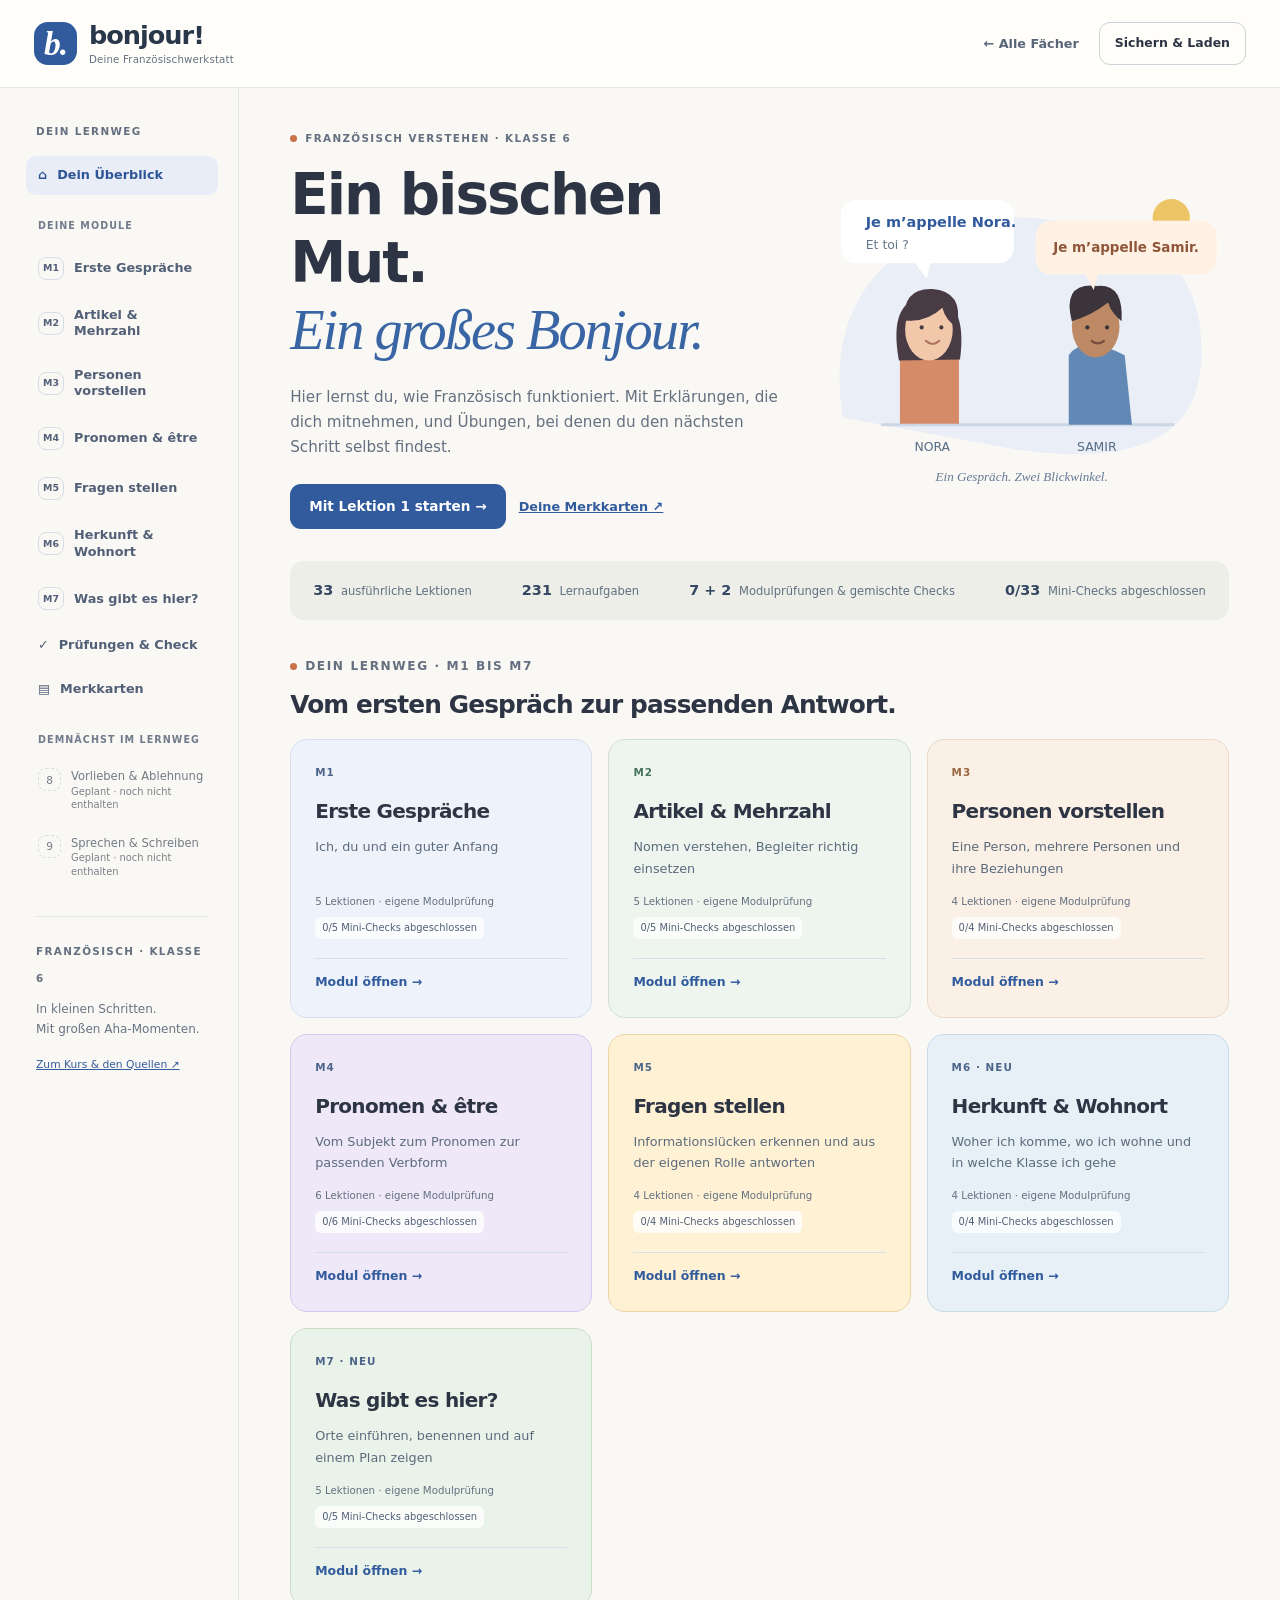
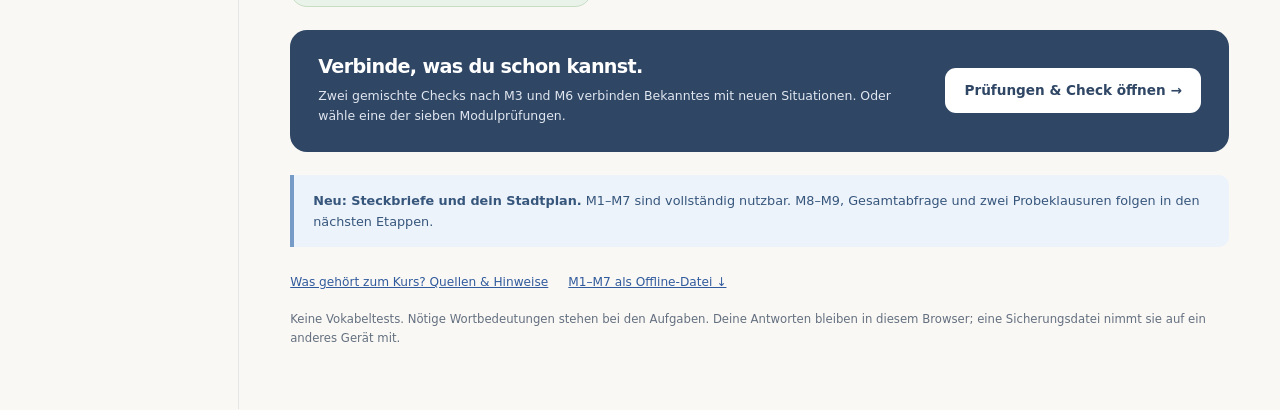
==== commit 20474b67: "Französisch Schritt 4: Herkunft, Wohnort, il y a und interaktiver Stadtplan" ====
--- a/franzoesisch/index.html
+++ b/franzoesisch/index.html
@@ -1,5 +1,5 @@
 <!doctype html>
-<html lang="de"><head><meta charset="utf-8"><meta name="viewport" content="width=device-width,initial-scale=1"><meta name="theme-color" content="#faf8f4"><meta name="description" content="Französisch Klasse 6: Grammatik Schritt für Schritt verstehen. 24 ausführliche Lektionen mit Übungen, fünf Modulprüfungen und gemischtem Check."><title>Bonjour! · Französisch verstehen</title><link rel="icon" href="data:image/svg+xml,%3Csvg xmlns='http://www.w3.org/2000/svg' viewBox='0 0 64 64'%3E%3Ctext y='50' font-size='48'%3E✦%3C/text%3E%3C/svg%3E"><link rel="stylesheet" href="./style.css?v=25357a36311c"></head>
+<html lang="de"><head><meta charset="utf-8"><meta name="viewport" content="width=device-width,initial-scale=1"><meta name="theme-color" content="#faf8f4"><meta name="description" content="Französisch Klasse 6: Grammatik Schritt für Schritt verstehen. 33 ausführliche Lektionen mit Übungen, sieben Modulprüfungen und zwei gemischten Checks."><title>Bonjour! · Französisch verstehen</title><link rel="icon" href="data:image/svg+xml,%3Csvg xmlns='http://www.w3.org/2000/svg' viewBox='0 0 64 64'%3E%3Ctext y='50' font-size='48'%3E✦%3C/text%3E%3C/svg%3E"><link rel="stylesheet" href="./style.css?v=700da9379cff"></head>
 <body><a class="skip" href="#main">Zum Inhalt</a><header class="topbar"><a class="brand" href="#home"><span class="brand-icon" aria-hidden="true">b.</span><span>bonjour!<small>Deine Französischwerkstatt</small></span></a><div class="top-actions"><a href="../index.html">← Alle Fächer</a><button id="save-open" class="quiet">Sichern & Laden</button></div></header><div id="save-message" class="storage-message" role="status"></div><div class="layout"><aside class="sidebar" aria-label="Kursnavigation"><div class="sidebar-label">DEIN LERNWEG</div><nav id="navigation"></nav><div class="sidebar-foot"><span class="tiny-label">FRANZÖSISCH · KLASSE 6</span><p>In kleinen Schritten.<br>Mit großen Aha-Momenten.</p><a href="#about">Zum Kurs & den Quellen ↗</a></div></aside><main id="main" tabindex="-1"></main></div><div id="announcer" class="sr-only" aria-live="polite"></div>
 <dialog id="save-dialog" aria-labelledby="save-title"><div class="dialog-head"><h2 id="save-title">Hier kannst du weitermachen.</h2><button id="save-close" aria-label="Schließen">✕</button></div><p>Dein Lernstand bleibt in diesem Browser. Sichere eine Datei, um auf ein anderes Gerät oder von einer Offline-Datei zur Webseite zu wechseln.</p><p id="save-status"></p><button class="primary" id="export">Lernstand als Datei sichern ↓</button><label class="file-label" for="import">Gesicherten Lernstand laden</label><input type="file" id="import" accept=".json,application/json"><p class="fine">Beim Laden ersetzt die Datei deinen Französisch-Lernstand in diesem Browser. Andere Fächer bleiben unberührt.</p><div id="import-preview" hidden></div><p id="import-result" role="status"></p></dialog>
-<noscript><p class="notice">Bitte JavaScript aktivieren, damit Übungen und Lernstand funktionieren.</p></noscript><script src="./modules/m1.js?v=7eacf85ada79"></script><script src="./modules/m2.js?v=800c231cb652"></script><script src="./modules/m3.js?v=5b22296163ea"></script><script src="./modules/mix1.js?v=18628e328415"></script><script src="./modules/m4.js?v=e6fe876bb1e9"></script><script src="./modules/m5.js?v=66b336fd11d4"></script><script src="./core.js?v=627975bc5e85"></script><script src="./app.js?v=4671c2e3f070"></script></body></html>
+<noscript><p class="notice">Bitte JavaScript aktivieren, damit Übungen und Lernstand funktionieren.</p></noscript><script src="./modules/m1.js?v=7eacf85ada79"></script><script src="./modules/m2.js?v=800c231cb652"></script><script src="./modules/m3.js?v=5b22296163ea"></script><script src="./modules/mix1.js?v=18628e328415"></script><script src="./modules/m4.js?v=e6fe876bb1e9"></script><script src="./modules/m5.js?v=66b336fd11d4"></script><script src="./modules/m6.js?v=d9bd6b9aa0dd"></script><script src="./modules/m7.js?v=922dddef36db"></script><script src="./modules/mix2.js?v=9872972dcaf0"></script><script src="./core.js?v=1bf2ec4bde12"></script><script src="./app.js?v=61818a6e3e89"></script></body></html>
--- a/franzoesisch/style.css
+++ b/franzoesisch/style.css
@@ -15,3 +15,9 @@
 .question-bubble{margin:20px 30px 14px 0;padding:18px 22px;background:white;border:1px solid #e5d2a5;border-radius:20px 20px 20px 4px}.question-bubble p{font-family:Georgia,serif;font-size:27px;margin:8px 0 0;color:#745b2e}.answer-bubble{margin:14px 0 0 30px;padding:18px 22px;background:#f8e9c8;border-radius:20px 20px 4px 20px}.answer-bubble .lab-result{font-size:25px;overflow-wrap:anywhere}
 @media(max-width:650px){.chain-grid{grid-template-columns:1fr}.chain-grid li{padding:14px}.chain-grid strong{margin:5px 0;font-size:23px}.role-context{align-items:flex-start}.role-people{gap:1px}.role-people svg{width:27px}.forms-grid{grid-template-columns:repeat(2,minmax(0,1fr))}.forms-grid>div{font-size:15px;padding:9px;gap:5px}.question-bubble{margin-right:12px}.answer-bubble{margin-left:12px}.lab-select select{font-size:14px}}
 @media print{.chain-grid{display:block}.form-reference,.workshop{break-inside:avoid}.forms-grid{grid-template-columns:repeat(3,1fr)}}
+/* Schritt 4: Steckbriefe und Stadtplan. */
+.module-card.m6{background:#e6f0f6;border-color:#c7dce8}.module-card.m7{background:#eaf3e9;border-color:#c8dec3}.profile-workshop{background:#eaf1f8;border-color:#cadce9}.city-workshop{background:#edf4e9;border-color:#cfdfc5}
+.profile-controls{display:grid;grid-template-columns:1fr 1.2fr;gap:20px;align-items:center}.profile-controls fieldset,.city-modes{border:1px solid #bdcedb;border-radius:10px;padding:13px;min-width:0}.profile-controls fieldset label,.city-modes label{display:flex;align-items:center;gap:9px;min-height:43px;line-height:1.5}.profile-controls input,.city-modes input,.exact-control input{flex:0 0 auto;width:18px;height:18px}.profile-facts{display:flex;gap:22px;align-items:flex-start;background:#fffdf9;border:1px solid #ccdae6;border-radius:14px;padding:22px}.profile-avatar{width:72px;flex:0 0 auto}.profile-avatar svg{width:100%;fill:#789cb6}.profile-facts h3{margin:0 0 10px}.profile-facts dl{display:grid;grid-template-columns:auto 1fr;gap:8px 18px;margin:0}.profile-facts dt{font-weight:700;color:#496179}.profile-facts dd{margin:0;overflow-wrap:anywhere}.profile-sentences{display:grid;gap:10px;margin-top:20px}.profile-sentences article{background:#ffffffb8;padding:17px;border-radius:11px;border-left:4px solid #8bacbd}.profile-sentences p{font-family:Georgia,serif;font-size:24px;color:#355975;margin:9px 0}.profile-sentences small{font-size:14px}
+.city-layout{display:grid;grid-template-columns:minmax(0,1.05fr) minmax(0,1fr);gap:22px;margin-top:24px;align-items:start}.city-map{display:grid;grid-template-columns:repeat(2,minmax(0,1fr));gap:13px;padding:13px;background:#c9d7ce;border:1px solid #a9b9ae;border-radius:15px}.city-map button{display:flex;flex-direction:column;align-items:center;justify-content:center;min-width:0;min-height:146px;padding:12px 6px;background:#fffdf8;border:2px solid transparent;border-radius:10px;color:#304e46;font:inherit;text-align:center;line-height:1.4}.city-map button:hover{background:#f7f9ee}.city-map button[aria-pressed=true]{border-color:#387261;background:#eff8e4;box-shadow:0 0 0 2px #fffdf5 inset}.city-map svg{width:57px;height:54px;margin:5px}.city-map strong{font-size:16px}.city-map button>span:last-child{font-size:14px;overflow-wrap:anywhere}.map-zone{font-size:10px;letter-spacing:.12em;color:#5c7568;font-weight:800}.city-panel{min-width:0}.city-panel p:first-child{margin-top:0}.city-panel .lab-select{margin:14px 0}.city-modes{border-color:#bdcfb5}.exact-control{display:flex;align-items:flex-start;gap:9px;line-height:1.6;margin-top:15px;font-size:14px}.exact-control input{margin-top:3px}.city-output{background:#fffdf8;border:1px solid #b9cdb0;border-left:5px solid #54876e;border-radius:12px;padding:20px;margin-top:23px}.city-output>p[lang=fr]{font-family:Georgia,serif;font-size:29px;line-height:1.5;margin:10px 0;color:#315c4e;overflow-wrap:anywhere}.city-output>p:last-child{margin-bottom:0}
+@media(max-width:760px){.profile-controls,.city-layout{grid-template-columns:1fr}.city-map button{min-height:135px}.profile-controls{gap:3px}.profile-facts{padding:16px;gap:14px}.profile-facts dl{gap:8px 10px}.profile-avatar{width:48px}.profile-sentences p{font-size:22px}.city-output>p[lang=fr]{font-size:25px}}
+@media(max-width:420px){.profile-facts dl{grid-template-columns:1fr;gap:2px}.profile-facts dd{margin-bottom:7px}.city-map{gap:10px;padding:10px}.city-map strong{font-size:15px}}
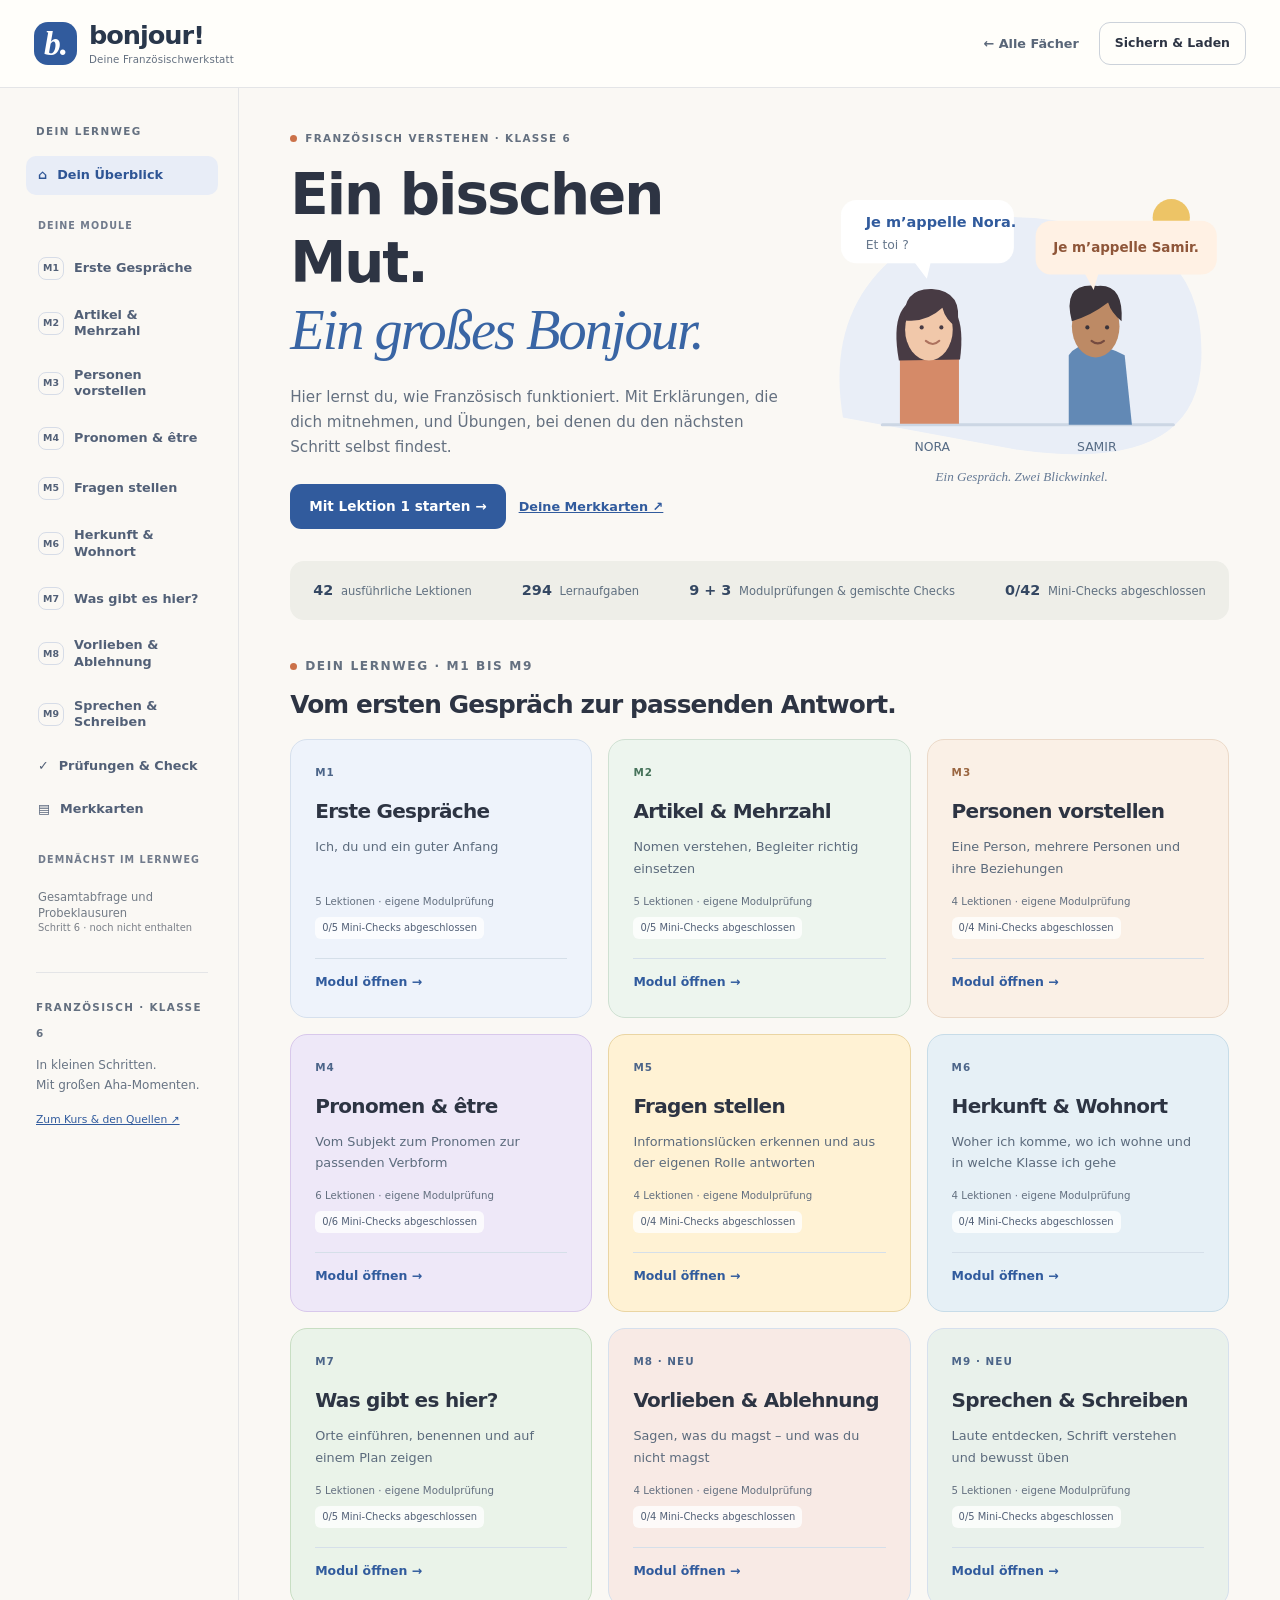
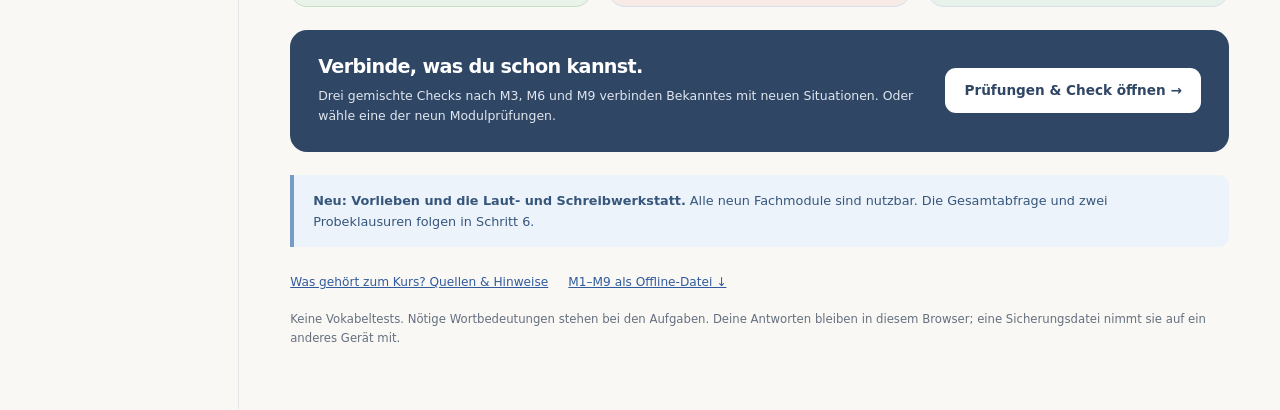
==== commit f10447e9: "Französisch Schritt 5: Vorlieben, Laut- und Schreibwerkstatt, dritter Check" ====
--- a/franzoesisch/index.html
+++ b/franzoesisch/index.html
@@ -1,5 +1,8 @@
 <!doctype html>
-<html lang="de"><head><meta charset="utf-8"><meta name="viewport" content="width=device-width,initial-scale=1"><meta name="theme-color" content="#faf8f4"><meta name="description" content="Französisch Klasse 6: Grammatik Schritt für Schritt verstehen. 33 ausführliche Lektionen mit Übungen, sieben Modulprüfungen und zwei gemischten Checks."><title>Bonjour! · Französisch verstehen</title><link rel="icon" href="data:image/svg+xml,%3Csvg xmlns='http://www.w3.org/2000/svg' viewBox='0 0 64 64'%3E%3Ctext y='50' font-size='48'%3E✦%3C/text%3E%3C/svg%3E"><link rel="stylesheet" href="./style.css?v=700da9379cff"></head>
+<html lang="de"><head><meta charset="utf-8"><meta name="viewport" content="width=device-width,initial-scale=1"><meta name="theme-color" content="#faf8f4"><meta name="description" content="Französisch Klasse 6: Grammatik Schritt für Schritt verstehen. 42 ausführliche Lektionen mit Übungen, neun Modulprüfungen und drei gemischten Checks."><title>Bonjour! · Französisch verstehen</title><link rel="icon" href="data:image/svg+xml,%3Csvg xmlns='http://www.w3.org/2000/svg' viewBox='0 0 64 64'%3E%3Ctext y='50' font-size='48'%3E✦%3C/text%3E%3C/svg%3E"><link rel="stylesheet" href="./style.css?v=da1d299aebbc"></head>
 <body><a class="skip" href="#main">Zum Inhalt</a><header class="topbar"><a class="brand" href="#home"><span class="brand-icon" aria-hidden="true">b.</span><span>bonjour!<small>Deine Französischwerkstatt</small></span></a><div class="top-actions"><a href="../index.html">← Alle Fächer</a><button id="save-open" class="quiet">Sichern & Laden</button></div></header><div id="save-message" class="storage-message" role="status"></div><div class="layout"><aside class="sidebar" aria-label="Kursnavigation"><div class="sidebar-label">DEIN LERNWEG</div><nav id="navigation"></nav><div class="sidebar-foot"><span class="tiny-label">FRANZÖSISCH · KLASSE 6</span><p>In kleinen Schritten.<br>Mit großen Aha-Momenten.</p><a href="#about">Zum Kurs & den Quellen ↗</a></div></aside><main id="main" tabindex="-1"></main></div><div id="announcer" class="sr-only" aria-live="polite"></div>
 <dialog id="save-dialog" aria-labelledby="save-title"><div class="dialog-head"><h2 id="save-title">Hier kannst du weitermachen.</h2><button id="save-close" aria-label="Schließen">✕</button></div><p>Dein Lernstand bleibt in diesem Browser. Sichere eine Datei, um auf ein anderes Gerät oder von einer Offline-Datei zur Webseite zu wechseln.</p><p id="save-status"></p><button class="primary" id="export">Lernstand als Datei sichern ↓</button><label class="file-label" for="import">Gesicherten Lernstand laden</label><input type="file" id="import" accept=".json,application/json"><p class="fine">Beim Laden ersetzt die Datei deinen Französisch-Lernstand in diesem Browser. Andere Fächer bleiben unberührt.</p><div id="import-preview" hidden></div><p id="import-result" role="status"></p></dialog>
-<noscript><p class="notice">Bitte JavaScript aktivieren, damit Übungen und Lernstand funktionieren.</p></noscript><script src="./modules/m1.js?v=7eacf85ada79"></script><script src="./modules/m2.js?v=800c231cb652"></script><script src="./modules/m3.js?v=5b22296163ea"></script><script src="./modules/mix1.js?v=18628e328415"></script><script src="./modules/m4.js?v=e6fe876bb1e9"></script><script src="./modules/m5.js?v=66b336fd11d4"></script><script src="./modules/m6.js?v=d9bd6b9aa0dd"></script><script src="./modules/m7.js?v=922dddef36db"></script><script src="./modules/mix2.js?v=9872972dcaf0"></script><script src="./core.js?v=1bf2ec4bde12"></script><script src="./app.js?v=61818a6e3e89"></script></body></html>
+<noscript><p class="notice">Bitte JavaScript aktivieren, damit Übungen und Lernstand funktionieren.</p></noscript><script src="./modules/m1.js?v=7eacf85ada79"></script><script src="./modules/m2.js?v=800c231cb652"></script><script src="./modules/m3.js?v=5b22296163ea"></script><script src="./modules/mix1.js?v=18628e328415"></script><script src="./modules/m4.js?v=e6fe876bb1e9"></script><script src="./modules/m5.js?v=66b336fd11d4"></script><script src="./modules/m6.js?v=d9bd6b9aa0dd"></script><script src="./modules/m7.js?v=922dddef36db"></script><script src="./modules/mix2.js?v=9872972dcaf0"></script><script src="./modules/m8.js?v=01477574f743"></script>
+<script src="./modules/m9.js?v=fe5084de9372"></script>
+<script src="./modules/mix3.js?v=30a21438dd7b"></script>
+<script src="./core.js?v=ed02716d325e"></script><script src="./app.js?v=792178c8f460"></script></body></html>
--- a/franzoesisch/style.css
+++ b/franzoesisch/style.css
@@ -21,3 +21,8 @@
 .city-layout{display:grid;grid-template-columns:minmax(0,1.05fr) minmax(0,1fr);gap:22px;margin-top:24px;align-items:start}.city-map{display:grid;grid-template-columns:repeat(2,minmax(0,1fr));gap:13px;padding:13px;background:#c9d7ce;border:1px solid #a9b9ae;border-radius:15px}.city-map button{display:flex;flex-direction:column;align-items:center;justify-content:center;min-width:0;min-height:146px;padding:12px 6px;background:#fffdf8;border:2px solid transparent;border-radius:10px;color:#304e46;font:inherit;text-align:center;line-height:1.4}.city-map button:hover{background:#f7f9ee}.city-map button[aria-pressed=true]{border-color:#387261;background:#eff8e4;box-shadow:0 0 0 2px #fffdf5 inset}.city-map svg{width:57px;height:54px;margin:5px}.city-map strong{font-size:16px}.city-map button>span:last-child{font-size:14px;overflow-wrap:anywhere}.map-zone{font-size:10px;letter-spacing:.12em;color:#5c7568;font-weight:800}.city-panel{min-width:0}.city-panel p:first-child{margin-top:0}.city-panel .lab-select{margin:14px 0}.city-modes{border-color:#bdcfb5}.exact-control{display:flex;align-items:flex-start;gap:9px;line-height:1.6;margin-top:15px;font-size:14px}.exact-control input{margin-top:3px}.city-output{background:#fffdf8;border:1px solid #b9cdb0;border-left:5px solid #54876e;border-radius:12px;padding:20px;margin-top:23px}.city-output>p[lang=fr]{font-family:Georgia,serif;font-size:29px;line-height:1.5;margin:10px 0;color:#315c4e;overflow-wrap:anywhere}.city-output>p:last-child{margin-bottom:0}
 @media(max-width:760px){.profile-controls,.city-layout{grid-template-columns:1fr}.city-map button{min-height:135px}.profile-controls{gap:3px}.profile-facts{padding:16px;gap:14px}.profile-facts dl{gap:8px 10px}.profile-avatar{width:48px}.profile-sentences p{font-size:22px}.city-output>p[lang=fr]{font-size:25px}}
 @media(max-width:420px){.profile-facts dl{grid-template-columns:1fr;gap:2px}.profile-facts dd{margin-bottom:7px}.city-map{gap:10px;padding:10px}.city-map strong{font-size:15px}}
+/* Vorlieben, Laute und Schrift: gleiche Bedienelemente, klare farbige Muster. */
+.module-card.m8{background:#f8eae5}.module-card.m9{background:#e9f1eb}
+.taste-controls{display:grid;grid-template-columns:1fr 1fr;gap:18px;margin:24px 0}.taste-controls>label{grid-column:1/-1}.taste-controls fieldset{min-width:0;margin:0}.taste-controls label{display:block;margin:8px 0}.taste-controls select,.sound-workshop select,.voice-controls select{width:100%;max-width:100%;margin-top:8px;border:1px solid #b7c5d4;background:#fffdf9;border-radius:10px;padding:12px;color:#253a55;font:inherit}.taste-output{background:#fffdf9;border:1px solid #e6d7c8;border-radius:17px;padding:24px;margin-top:20px}.taste-sentence{font-size:clamp(22px,3vw,32px);line-height:1.8;white-space:pre-wrap;overflow-wrap:anywhere}.taste-negative{background:#f7d9c3;color:#793f26;border-block:2px solid #be7951}.taste-verb{background:#dce8f6;color:#274f87}.taste-group{color:#2d6652}.taste-question{border-left:4px solid #b58baf;padding:8px 18px;margin-top:24px}.taste-question>p[lang]{font-size:23px}.sound-compare{display:grid;grid-template-columns:repeat(auto-fit,minmax(160px,1fr));gap:14px;margin-top:22px}.sound-compare article{background:#fffdf9;border:1px solid #d1dfd8;border-radius:18px;padding:20px;min-width:0}.sound-word{font-size:clamp(27px,3vw,38px);color:#284b45;line-height:1.4;margin:0 0 14px;overflow-wrap:anywhere}.sound-word mark{background:#eacb79;color:#293f3c;border-radius:4px;padding:0 2px}.sound-compare button{font-size:13px;padding:10px;max-width:100%}.sound-compare .ipa{font-size:16px;color:#56675d}.sound-rule{padding:18px;background:#e2ece4;border-radius:12px}.voice-controls{display:flex;flex-wrap:wrap;align-items:flex-end;gap:12px;margin-top:16px}.voice-controls label{font-size:14px;min-width:130px}.voice-controls select{padding:8px}.voice-controls button{min-height:42px}.voice-result{min-height:24px;font-size:14px;color:#526379}.spelling-workshop{margin-top:32px;border-top:1px solid #cddbd2;padding-top:28px}.spell-tiles{list-style:none;display:flex;flex-wrap:wrap;gap:10px;padding:0;margin:20px 0}.spell-tiles li{display:flex;flex-direction:column;align-items:center;justify-content:flex-start;background:#fffdf9;border:1px solid #cbd8cf;border-radius:13px;padding:13px;min-width:64px;flex:1 1 80px}.spell-tiles b{font-size:31px;color:#325c4c}.spell-tiles span{font-size:13px;text-align:center;margin-top:8px}.alphabet-grid{display:grid;grid-template-columns:repeat(auto-fit,minmax(82px,1fr));gap:10px;margin:18px 0}.alphabet-grid>div{background:#fffdf9;border-radius:10px;border:1px solid #d4ddd7;padding:12px;display:flex;flex-direction:column;align-items:center;gap:5px}.alphabet-grid b{font-size:22px}.alphabet-grid small{color:#52645e}.sound-workshop summary{cursor:pointer;font-weight:700;padding:12px 0}.sound-workshop .notice{margin-top:22px}
+@media(max-width:600px){.taste-controls{grid-template-columns:1fr}.taste-output{padding:16px}.sound-compare{grid-template-columns:1fr}.sound-compare article{display:grid;grid-template-columns:1fr auto;gap:8px}.sound-compare .sound-word{grid-column:1/-1}.sound-compare article>p{margin:0}.sound-compare article>button{align-self:center}.spell-tiles{gap:7px}.spell-tiles li{padding:9px;flex-basis:65px}.sound-workshop,.taste-workshop{overflow-wrap:anywhere}}
+@media print{.voice-controls,.sound-compare button{display:none}.sound-workshop details>.alphabet-grid{display:grid}}
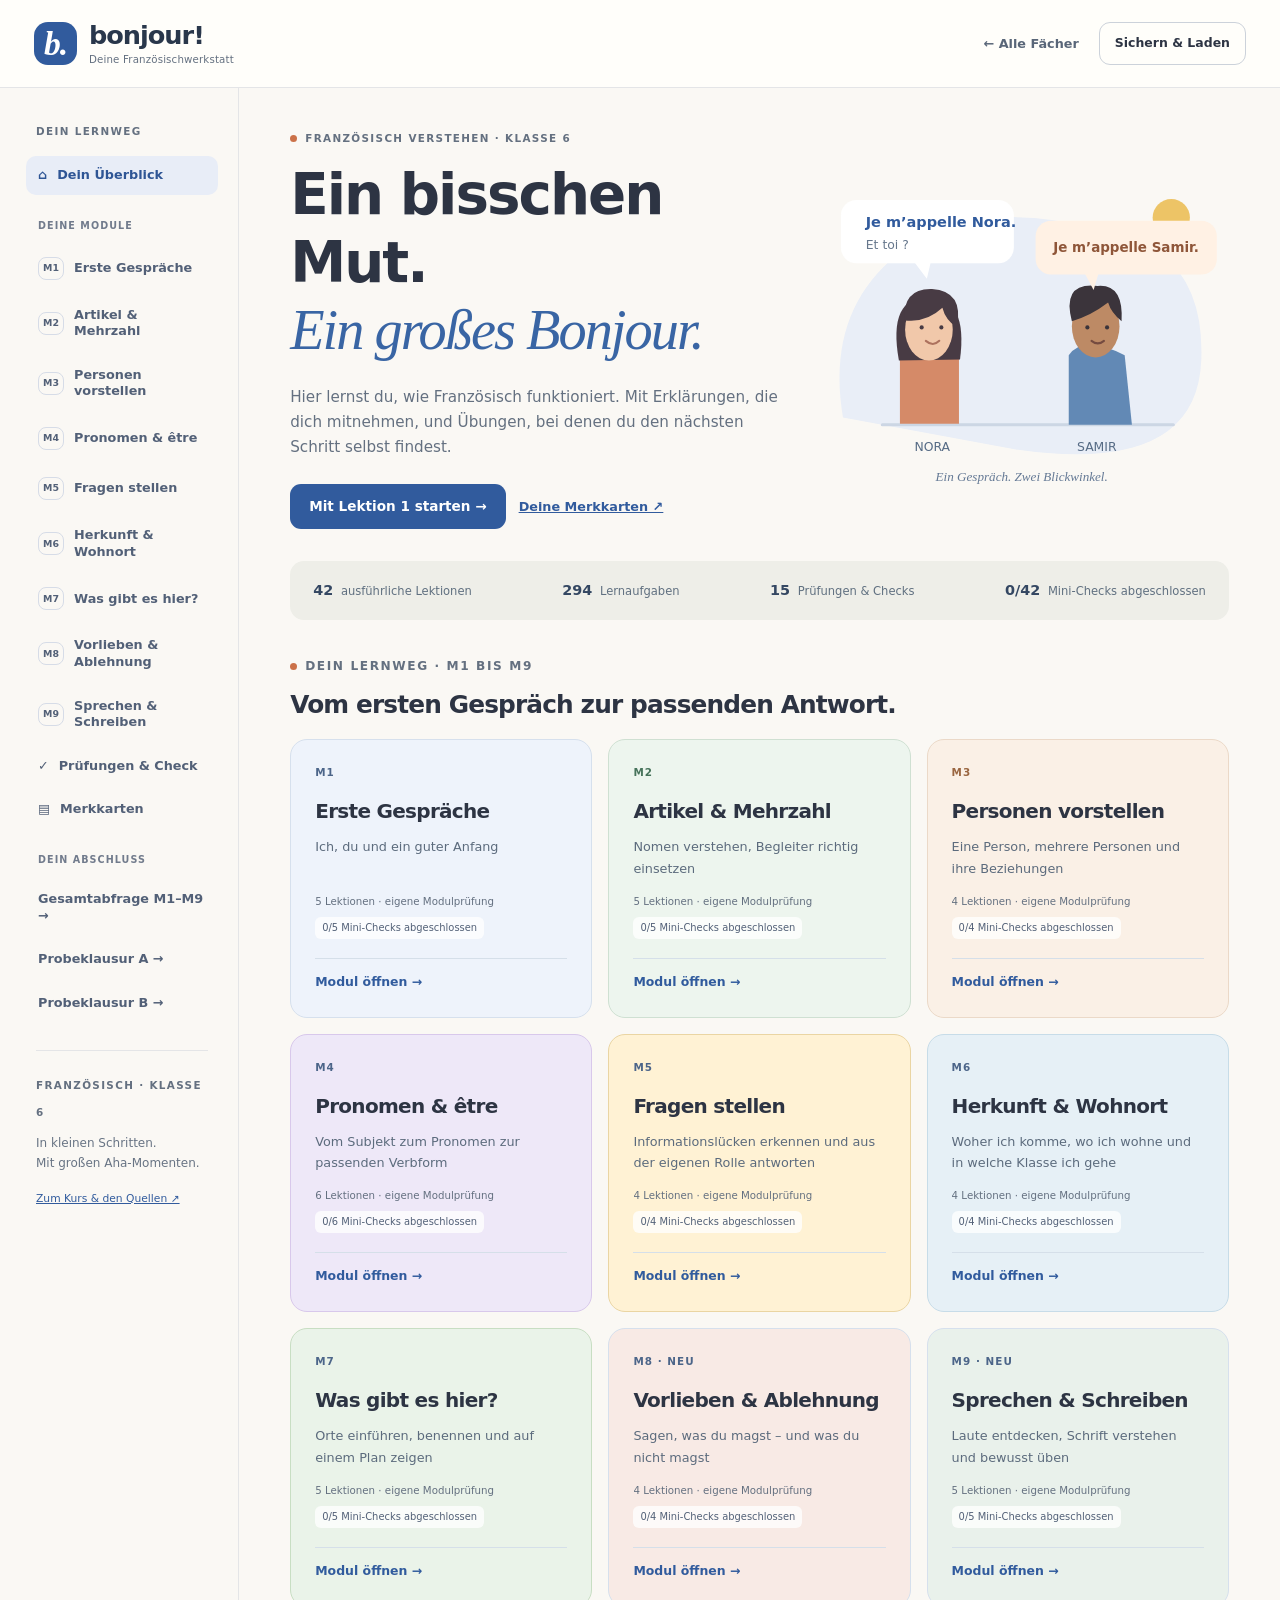
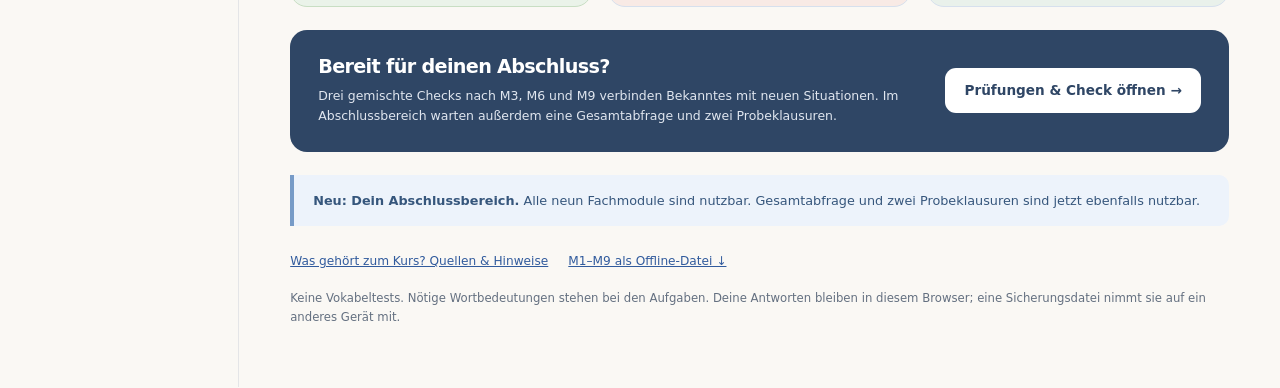
==== commit 2c46a0ab: "Französisch Schritt 6: Gesamtabfrage und zwei Probeklausuren mit Teilpunkten und Schreibrastern" ====
--- a/franzoesisch/index.html
+++ b/franzoesisch/index.html
@@ -1,8 +1,9 @@
 <!doctype html>
-<html lang="de"><head><meta charset="utf-8"><meta name="viewport" content="width=device-width,initial-scale=1"><meta name="theme-color" content="#faf8f4"><meta name="description" content="Französisch Klasse 6: Grammatik Schritt für Schritt verstehen. 42 ausführliche Lektionen mit Übungen, neun Modulprüfungen und drei gemischten Checks."><title>Bonjour! · Französisch verstehen</title><link rel="icon" href="data:image/svg+xml,%3Csvg xmlns='http://www.w3.org/2000/svg' viewBox='0 0 64 64'%3E%3Ctext y='50' font-size='48'%3E✦%3C/text%3E%3C/svg%3E"><link rel="stylesheet" href="./style.css?v=da1d299aebbc"></head>
+<html lang="de"><head><meta charset="utf-8"><meta name="viewport" content="width=device-width,initial-scale=1"><meta name="theme-color" content="#faf8f4"><meta name="description" content="Französisch Klasse 6: Grammatik Schritt für Schritt verstehen. 42 ausführliche Lektionen mit Übungen, neun Modulprüfungen, drei gemischten Checks, Gesamtabfrage und zwei Probeklausuren."><title>Bonjour! · Französisch verstehen</title><link rel="icon" href="data:image/svg+xml,%3Csvg xmlns='http://www.w3.org/2000/svg' viewBox='0 0 64 64'%3E%3Ctext y='50' font-size='48'%3E✦%3C/text%3E%3C/svg%3E"><link rel="stylesheet" href="./style.css?v=9b342c71d072"></head>
 <body><a class="skip" href="#main">Zum Inhalt</a><header class="topbar"><a class="brand" href="#home"><span class="brand-icon" aria-hidden="true">b.</span><span>bonjour!<small>Deine Französischwerkstatt</small></span></a><div class="top-actions"><a href="../index.html">← Alle Fächer</a><button id="save-open" class="quiet">Sichern & Laden</button></div></header><div id="save-message" class="storage-message" role="status"></div><div class="layout"><aside class="sidebar" aria-label="Kursnavigation"><div class="sidebar-label">DEIN LERNWEG</div><nav id="navigation"></nav><div class="sidebar-foot"><span class="tiny-label">FRANZÖSISCH · KLASSE 6</span><p>In kleinen Schritten.<br>Mit großen Aha-Momenten.</p><a href="#about">Zum Kurs & den Quellen ↗</a></div></aside><main id="main" tabindex="-1"></main></div><div id="announcer" class="sr-only" aria-live="polite"></div>
 <dialog id="save-dialog" aria-labelledby="save-title"><div class="dialog-head"><h2 id="save-title">Hier kannst du weitermachen.</h2><button id="save-close" aria-label="Schließen">✕</button></div><p>Dein Lernstand bleibt in diesem Browser. Sichere eine Datei, um auf ein anderes Gerät oder von einer Offline-Datei zur Webseite zu wechseln.</p><p id="save-status"></p><button class="primary" id="export">Lernstand als Datei sichern ↓</button><label class="file-label" for="import">Gesicherten Lernstand laden</label><input type="file" id="import" accept=".json,application/json"><p class="fine">Beim Laden ersetzt die Datei deinen Französisch-Lernstand in diesem Browser. Andere Fächer bleiben unberührt.</p><div id="import-preview" hidden></div><p id="import-result" role="status"></p></dialog>
 <noscript><p class="notice">Bitte JavaScript aktivieren, damit Übungen und Lernstand funktionieren.</p></noscript><script src="./modules/m1.js?v=7eacf85ada79"></script><script src="./modules/m2.js?v=800c231cb652"></script><script src="./modules/m3.js?v=5b22296163ea"></script><script src="./modules/mix1.js?v=18628e328415"></script><script src="./modules/m4.js?v=e6fe876bb1e9"></script><script src="./modules/m5.js?v=66b336fd11d4"></script><script src="./modules/m6.js?v=d9bd6b9aa0dd"></script><script src="./modules/m7.js?v=922dddef36db"></script><script src="./modules/mix2.js?v=9872972dcaf0"></script><script src="./modules/m8.js?v=01477574f743"></script>
 <script src="./modules/m9.js?v=fe5084de9372"></script>
 <script src="./modules/mix3.js?v=30a21438dd7b"></script>
-<script src="./core.js?v=ed02716d325e"></script><script src="./app.js?v=792178c8f460"></script></body></html>
+<script src="./modules/abschluss.js?v=296646f48f95"></script>
+<script src="./core.js?v=f1e45fb52d0e"></script><script src="./app.js?v=8bf0f79772cc"></script></body></html>
--- a/franzoesisch/style.css
+++ b/franzoesisch/style.css
@@ -26,3 +26,8 @@
 .taste-controls{display:grid;grid-template-columns:1fr 1fr;gap:18px;margin:24px 0}.taste-controls>label{grid-column:1/-1}.taste-controls fieldset{min-width:0;margin:0}.taste-controls label{display:block;margin:8px 0}.taste-controls select,.sound-workshop select,.voice-controls select{width:100%;max-width:100%;margin-top:8px;border:1px solid #b7c5d4;background:#fffdf9;border-radius:10px;padding:12px;color:#253a55;font:inherit}.taste-output{background:#fffdf9;border:1px solid #e6d7c8;border-radius:17px;padding:24px;margin-top:20px}.taste-sentence{font-size:clamp(22px,3vw,32px);line-height:1.8;white-space:pre-wrap;overflow-wrap:anywhere}.taste-negative{background:#f7d9c3;color:#793f26;border-block:2px solid #be7951}.taste-verb{background:#dce8f6;color:#274f87}.taste-group{color:#2d6652}.taste-question{border-left:4px solid #b58baf;padding:8px 18px;margin-top:24px}.taste-question>p[lang]{font-size:23px}.sound-compare{display:grid;grid-template-columns:repeat(auto-fit,minmax(160px,1fr));gap:14px;margin-top:22px}.sound-compare article{background:#fffdf9;border:1px solid #d1dfd8;border-radius:18px;padding:20px;min-width:0}.sound-word{font-size:clamp(27px,3vw,38px);color:#284b45;line-height:1.4;margin:0 0 14px;overflow-wrap:anywhere}.sound-word mark{background:#eacb79;color:#293f3c;border-radius:4px;padding:0 2px}.sound-compare button{font-size:13px;padding:10px;max-width:100%}.sound-compare .ipa{font-size:16px;color:#56675d}.sound-rule{padding:18px;background:#e2ece4;border-radius:12px}.voice-controls{display:flex;flex-wrap:wrap;align-items:flex-end;gap:12px;margin-top:16px}.voice-controls label{font-size:14px;min-width:130px}.voice-controls select{padding:8px}.voice-controls button{min-height:42px}.voice-result{min-height:24px;font-size:14px;color:#526379}.spelling-workshop{margin-top:32px;border-top:1px solid #cddbd2;padding-top:28px}.spell-tiles{list-style:none;display:flex;flex-wrap:wrap;gap:10px;padding:0;margin:20px 0}.spell-tiles li{display:flex;flex-direction:column;align-items:center;justify-content:flex-start;background:#fffdf9;border:1px solid #cbd8cf;border-radius:13px;padding:13px;min-width:64px;flex:1 1 80px}.spell-tiles b{font-size:31px;color:#325c4c}.spell-tiles span{font-size:13px;text-align:center;margin-top:8px}.alphabet-grid{display:grid;grid-template-columns:repeat(auto-fit,minmax(82px,1fr));gap:10px;margin:18px 0}.alphabet-grid>div{background:#fffdf9;border-radius:10px;border:1px solid #d4ddd7;padding:12px;display:flex;flex-direction:column;align-items:center;gap:5px}.alphabet-grid b{font-size:22px}.alphabet-grid small{color:#52645e}.sound-workshop summary{cursor:pointer;font-weight:700;padding:12px 0}.sound-workshop .notice{margin-top:22px}
 @media(max-width:600px){.taste-controls{grid-template-columns:1fr}.taste-output{padding:16px}.sound-compare{grid-template-columns:1fr}.sound-compare article{display:grid;grid-template-columns:1fr auto;gap:8px}.sound-compare .sound-word{grid-column:1/-1}.sound-compare article>p{margin:0}.sound-compare article>button{align-self:center}.spell-tiles{gap:7px}.spell-tiles li{padding:9px;flex-basis:65px}.sound-workshop,.taste-workshop{overflow-wrap:anywhere}}
 @media print{.voice-controls,.sound-compare button{display:none}.sound-workshop details>.alphabet-grid{display:grid}}
+/* Abschlussprüfungen: Bereiche, Gewichtung und offene Bewertung klar trennen. */
+.final-grid{margin:24px 0 42px}.final-choice{border-top:4px solid #b4a1c8;background:#f4f0f9}.final-choice:nth-child(2){border-color:#cc9c78;background:#fbf2e9}.final-choice:nth-child(3){border-color:#8dae9b;background:#eef5ef}.final-choice h2{font-size:24px}.point-breakdown{font-weight:700;color:#315b9d;background:#e9eff9;padding:16px;border-radius:10px}.exam-section-nav{display:flex;flex-wrap:wrap;gap:8px;margin:20px 0}.exam-section-nav a{border:1px solid #c8d3df;padding:10px 13px;border-radius:9px;background:#fffdf9;font-size:13px;text-decoration:none;color:#315b9d}.exam-section{padding:24px 0 18px;border-top:2px solid #e0d5c3;margin-top:24px;scroll-margin-top:110px}.exam-section h2{margin:4px 0 12px}.exam-section p{margin-bottom:0}.task-points{font-size:13px;font-weight:700;color:#536781;margin:20px 0 8px}.competence-overview{display:grid;grid-template-columns:repeat(2,minmax(0,1fr));gap:12px;margin:24px 0}.competence-overview article{padding:18px;border:1px solid #dbd6cb;background:#fffdf9;border-radius:13px}.competence-overview h3{margin:0 0 8px;font-size:17px}.competence-overview p{margin:0;font-size:14px;color:#56687b}.rubric{background:#f0edf5;border-radius:12px;padding:18px;margin-top:20px}.rubric>label{display:block;padding:14px 0;border-top:1px solid #d6ccdf}.rubric label b{display:block;font-size:15px;margin-bottom:10px}.rubric select{max-width:100%;width:100%;font:inherit;font-size:14px;color:#303e54;border:1px solid #b9acc8;background:#fffdf9;border-radius:8px;padding:12px}.slot-explanations{padding-left:20px}.slot-explanations li{margin:10px 0;line-height:1.65}.exam-scene .translation{font-size:14px}.score-card .fine{font-size:13px;margin-top:12px}.print-button{margin-top:16px}
+@media(max-width:600px){.competence-overview{grid-template-columns:1fr}.rubric{padding:13px}.rubric select{font-size:13px}.exam-section-nav a{flex:1 1 45%;min-width:0}.exam-section{scroll-margin-top:150px}.final-choice h2{font-size:23px}}
+@media print{.exam-section-nav,.restart-box,.print-button{display:none}.exam-section{break-after:avoid}.competence-overview,.rubric,.exam-result-question{break-inside:avoid}.rubric select{white-space:normal}.exam-choice{break-inside:avoid}}
+.rubric-levels{display:grid;gap:9px;margin-top:13px}.rubric-levels>span{display:block;font-size:14px;line-height:1.6;color:#4f4860}.rubric label select{max-width:260px}.rubric-levels strong{color:#4c3e61}
